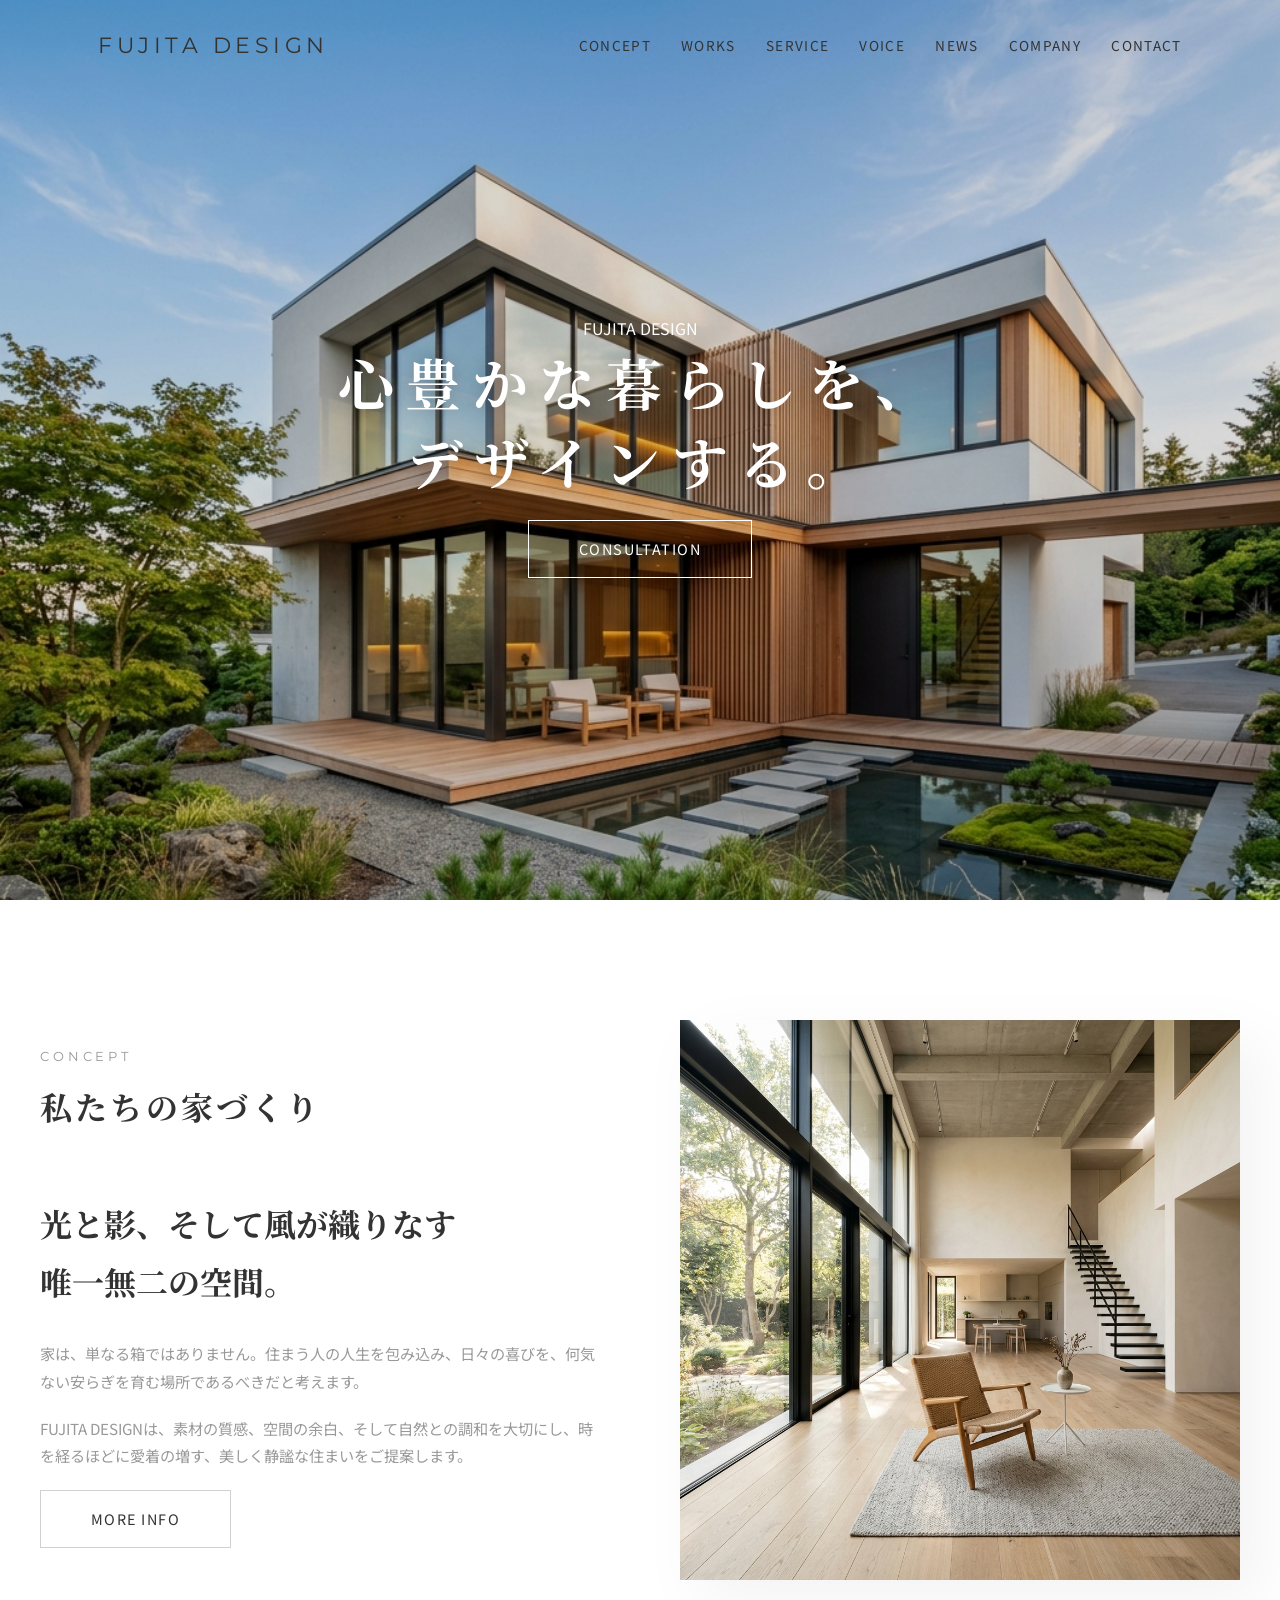
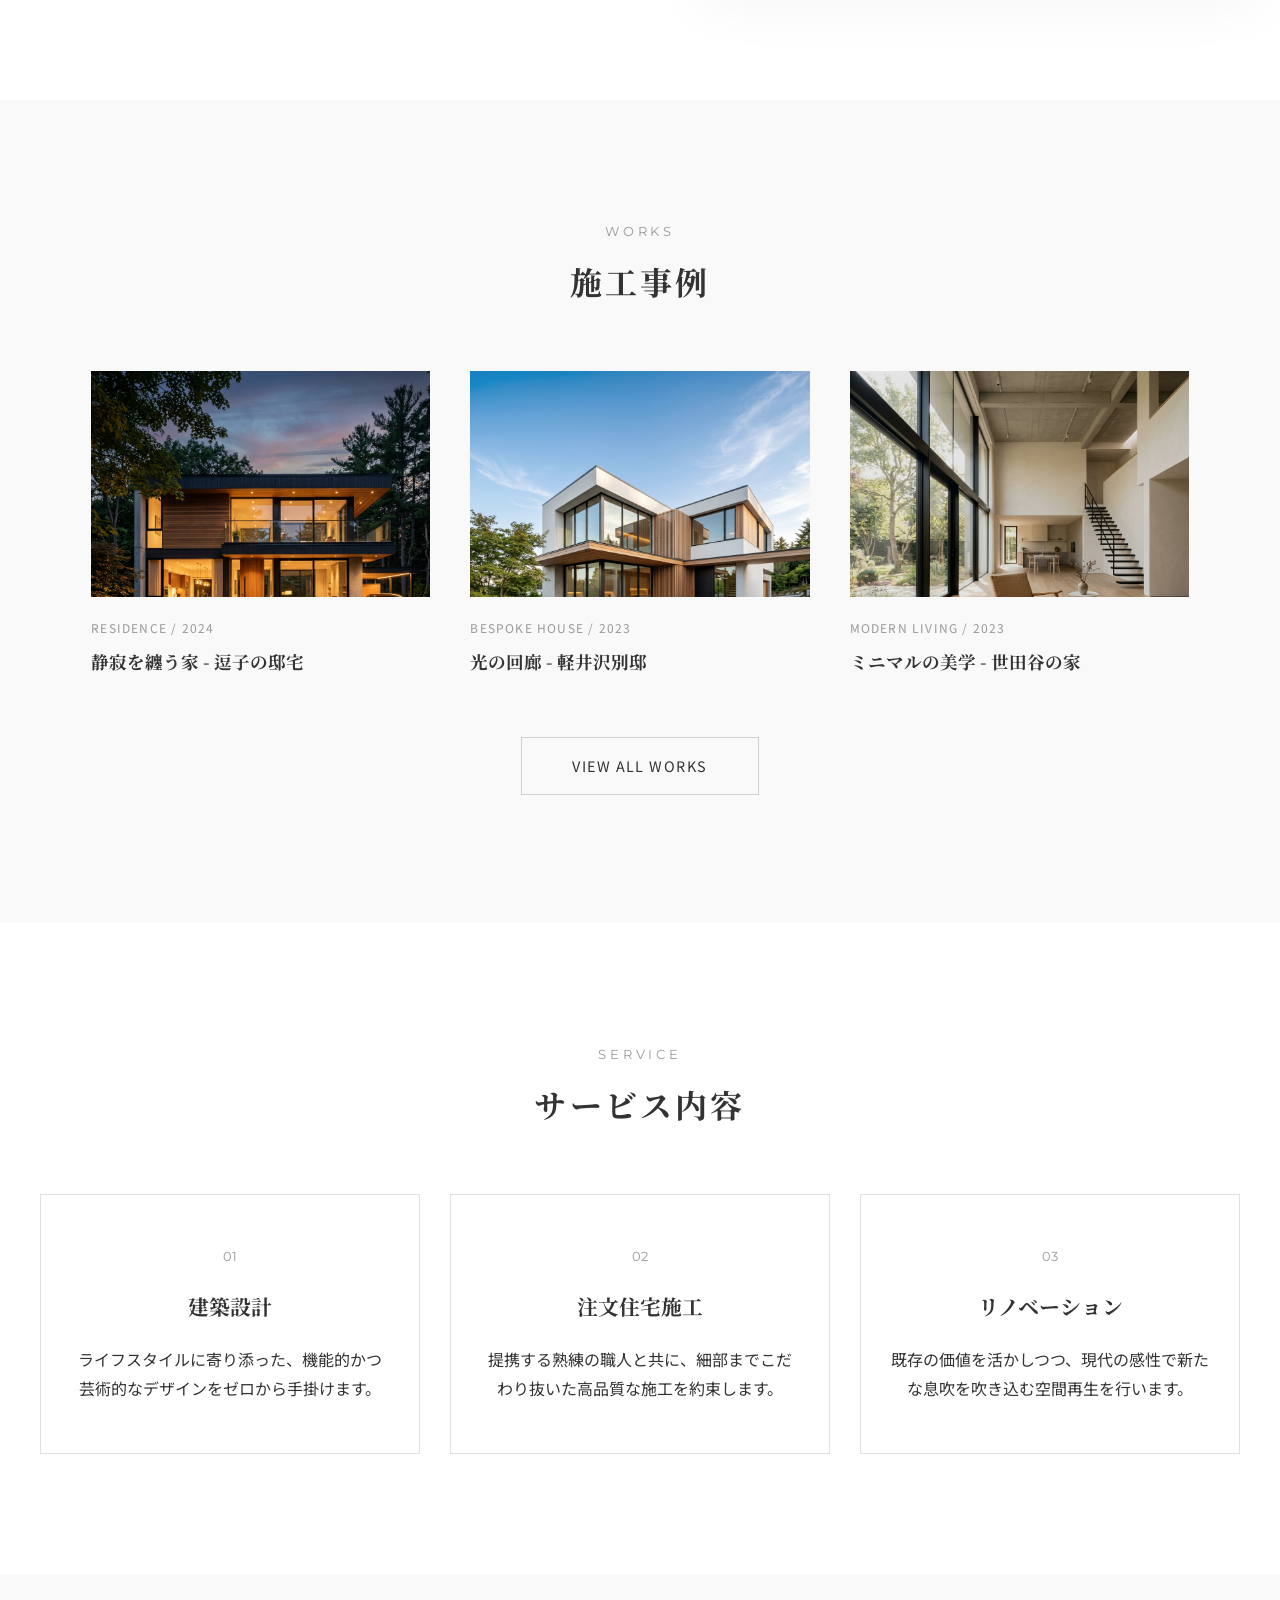
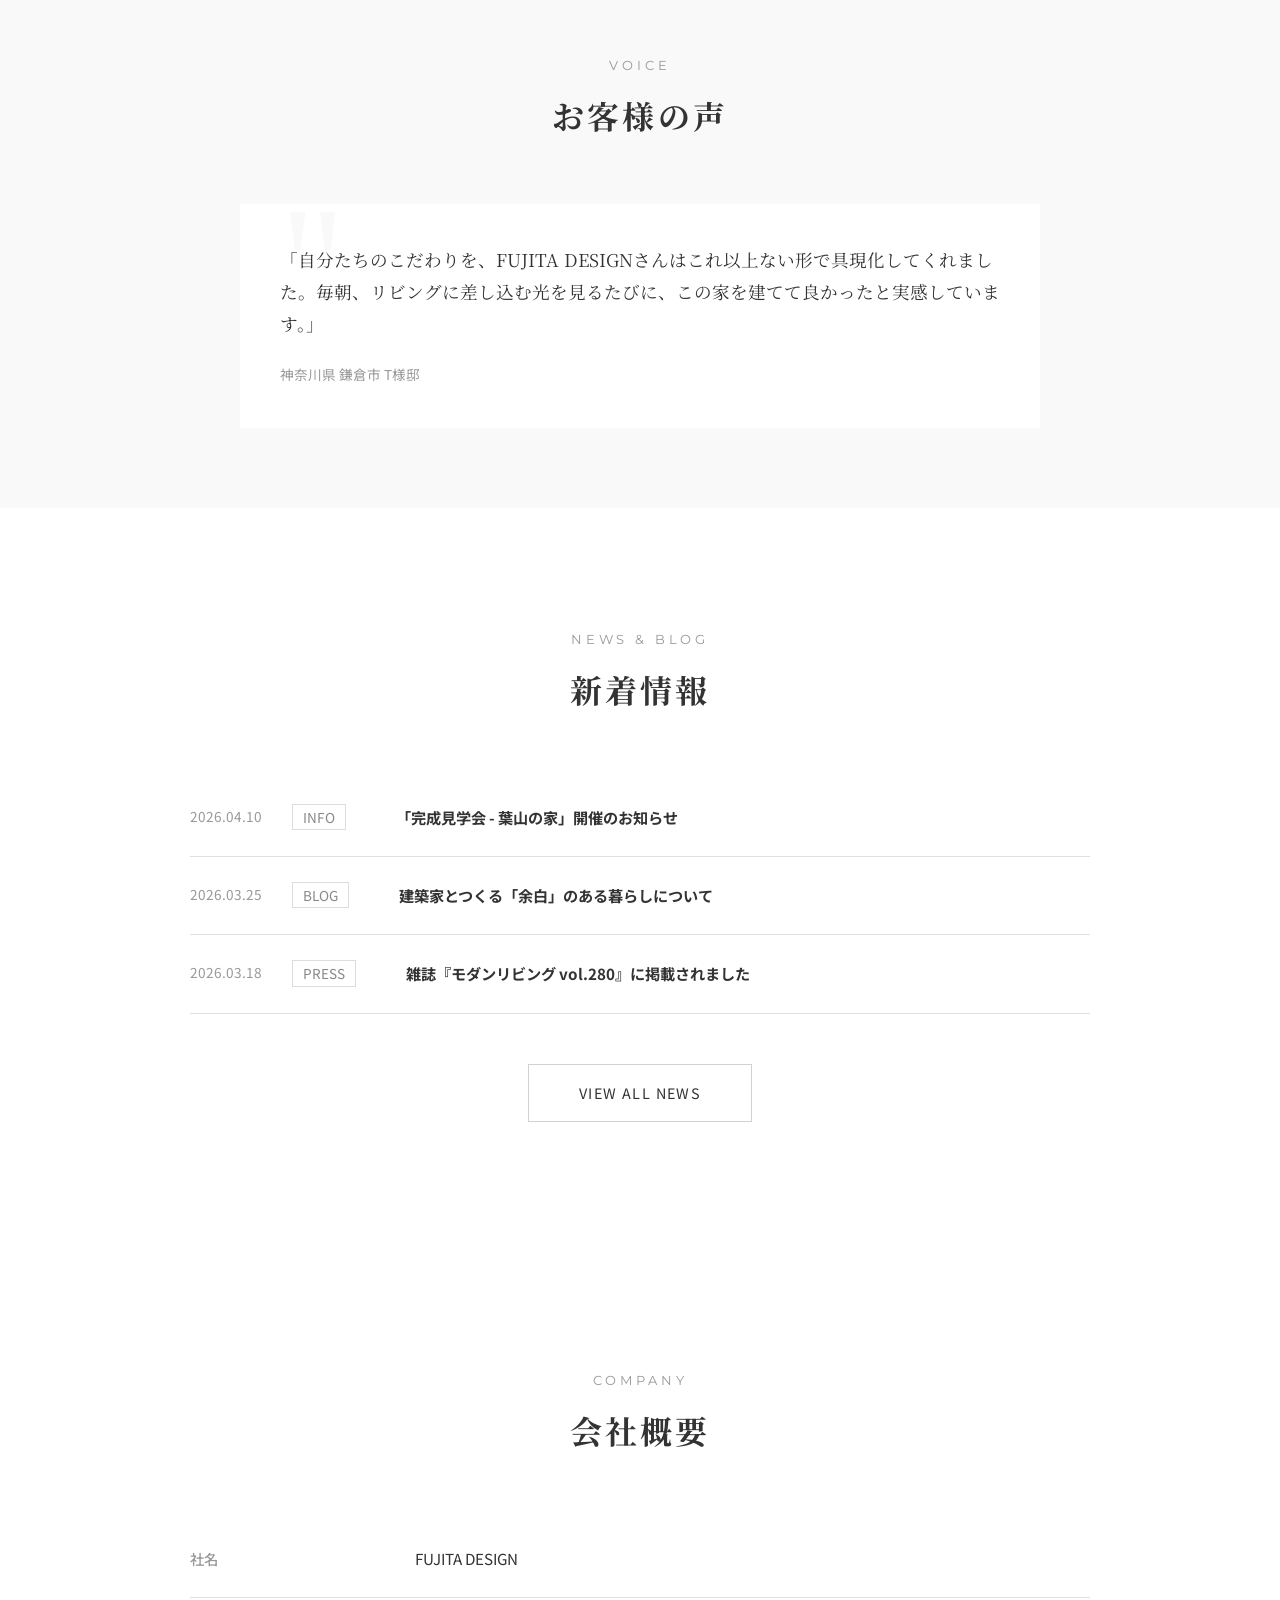
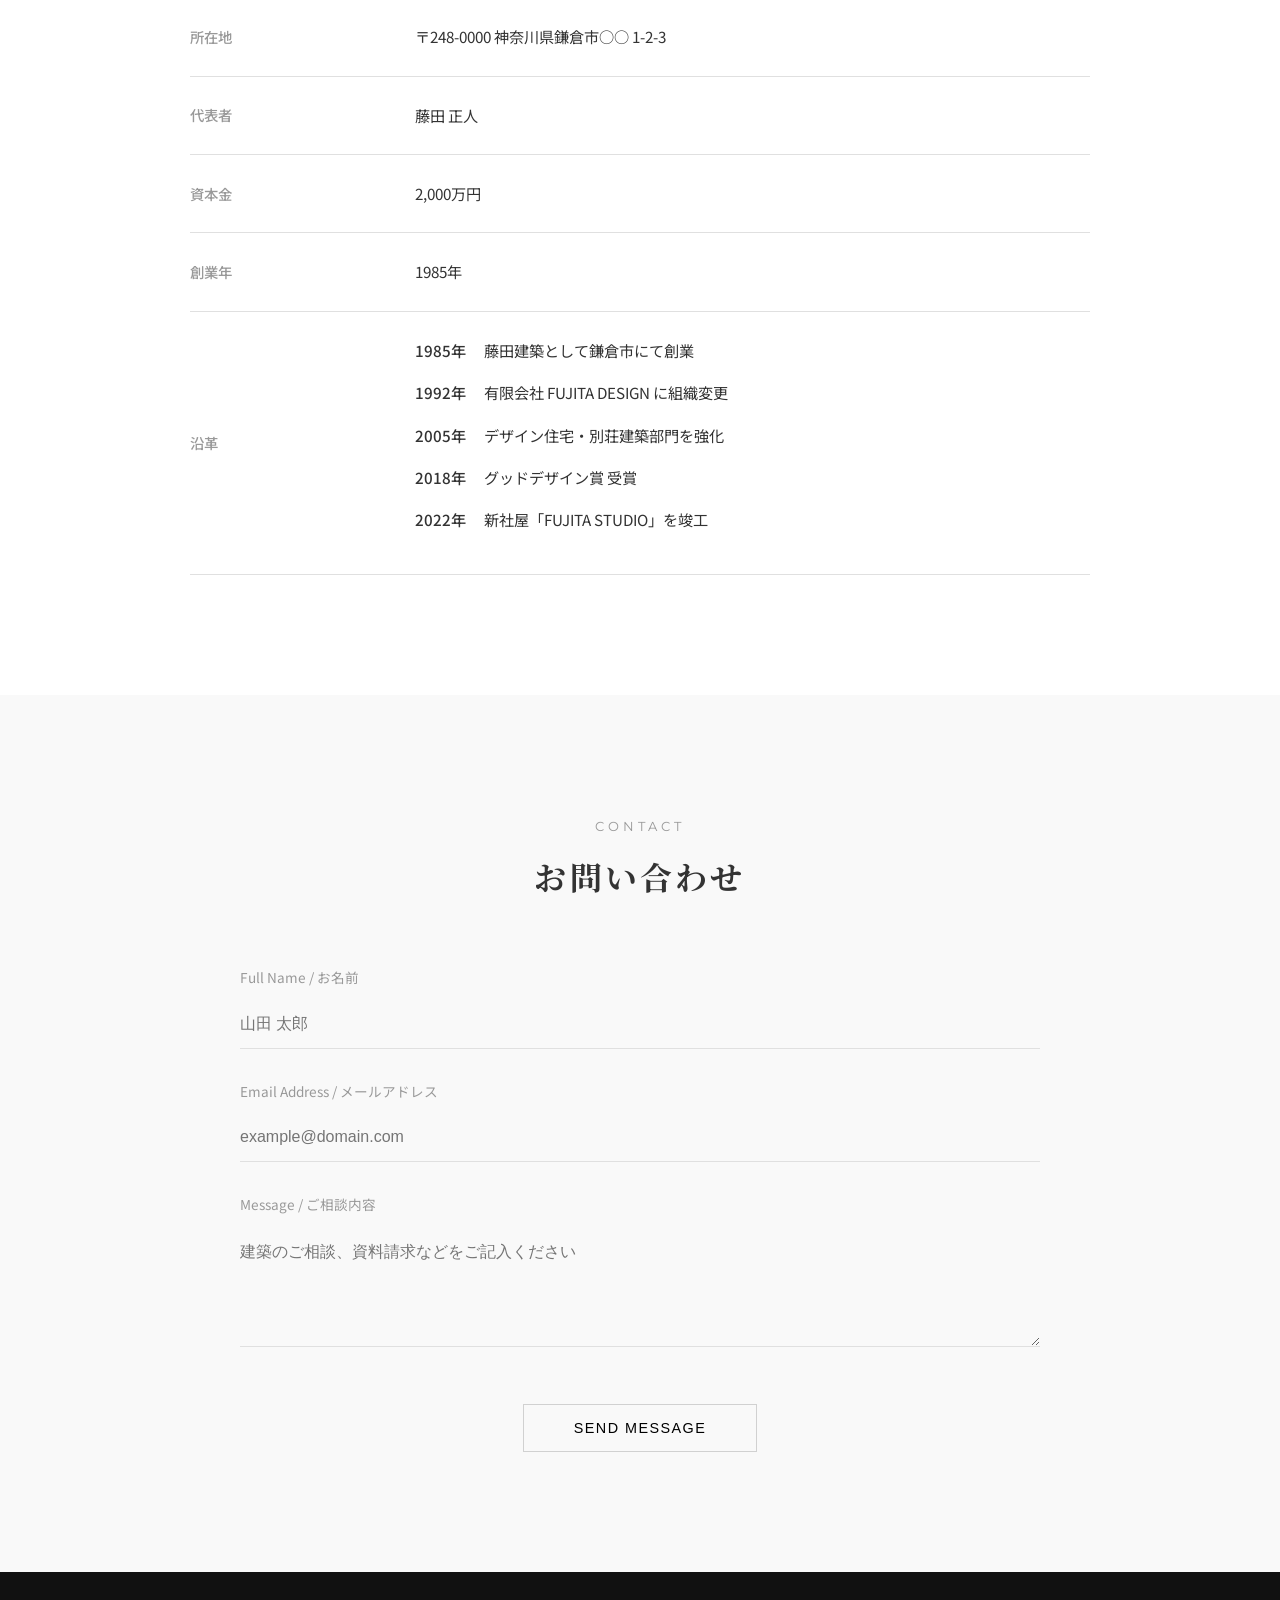
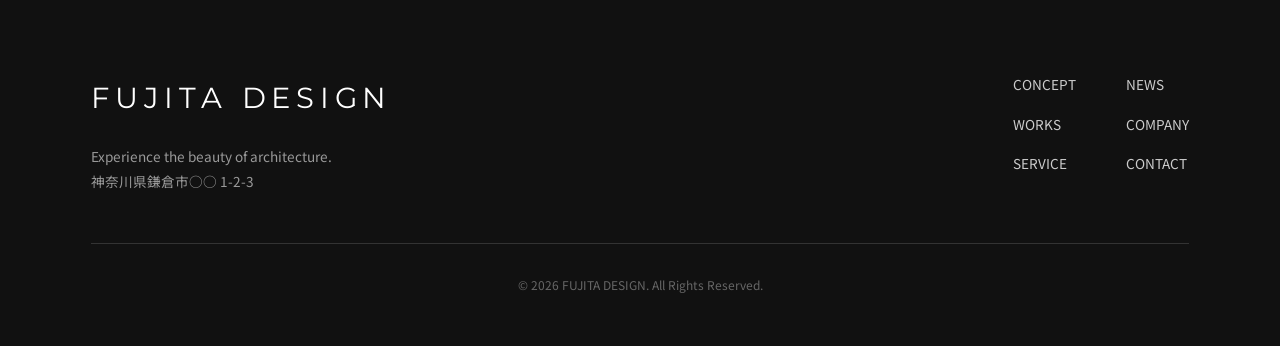
==== index.html @ 69e8c51d "Initial commit: FUJITA DESIGN website" ====
<!DOCTYPE html>
<html lang="ja">
<head>
    <meta charset="UTF-8">
    <meta name="viewport" content="width=device-width, initial-scale=1.0">
    <title>FUJITA DESIGN | 洗練された暮らしを、デザインする。</title>
    <meta name="description" content="FUJITA DESIGNは、モダンで高品質な住宅設計・施工を行う工務店です。お客様の理想を形にするデザインと、確かな技術を提供します。">
    <link rel="stylesheet" href="style.css">
</head>
<body>

    <!-- Header -->
    <header id="header">
        <div class="container">
            <div class="header-inner">
                <div class="logo">
                    <a href="#">FUJITA DESIGN</a>
                </div>
                <nav class="nav-menu">
                    <a href="#concept" class="nav-link">CONCEPT</a>
                    <a href="#works" class="nav-link">WORKS</a>
                    <a href="#service" class="nav-link">SERVICE</a>
                    <a href="#voice" class="nav-link">VOICE</a>
                    <a href="#news" class="nav-link">NEWS</a>
                    <a href="#company" class="nav-link">COMPANY</a>
                    <a href="#contact" class="nav-link">CONTACT</a>
                </nav>
                <div class="hamburger" id="hamburger">
                    <div></div>
                    <div></div>
                    <div></div>
                </div>
            </div>
        </div>
    </header>

    <main>
        <!-- Main Visual -->
        <section id="hero" class="hero">
            <img src="images/hero.png" alt="FUJITA DESIGN Hero Visual" class="hero-img">
            <div class="hero-content">
                <p class="fade-up">FUJITA DESIGN</p>
                <h1 class="hero-catch fade-up">心豊かな暮らしを、<br>デザインする。</h1>
                <a href="#contact" class="btn-outline fade-up" style="color:#fff; border-color:#fff;">CONSULTATION</a>
            </div>
        </section>

        <!-- Concept -->
        <section id="concept" class="section-spacing container">
            <div class="concept-inner">
                <div class="concept-text fade-up">
                    <div class="title-area" style="text-align: left;">
                        <span class="section-title-en">CONCEPT</span>
                        <h2 class="section-title-jp">私たちの家づくり</h2>
                    </div>
                    <h3>光と影、そして風が織りなす<br>唯一無二の空間。</h3>
                    <p>家は、単なる箱ではありません。住まう人の人生を包み込み、日々の喜びを、何気ない安らぎを育む場所であるべきだと考えます。</p>
                    <p>FUJITA DESIGNは、素材の質感、空間の余白、そして自然との調和を大切にし、時を経るほどに愛着の増す、美しく静謐な住まいをご提案します。</p>
                    <a href="#service" class="btn-outline">MORE INFO</a>
                </div>
                <div class="concept-img fade-up">
                    <img src="images/concept.png" alt="Minimalist Interior" style="box-shadow: 20px 20px 60px rgba(0,0,0,0.05);">
                </div>
            </div>
        </section>

        <!-- Works -->
        <section id="works" class="section-spacing bg-sub" style="background-color: var(--bg-sub-color);">
            <div class="container">
                <div class="title-area">
                    <span class="section-title-en">WORKS</span>
                    <h2 class="section-title-jp">施工事例</h2>
                </div>
                <div class="works-grid">
                    <div class="work-item fade-up">
                        <div class="work-img-wrapper">
                            <img src="images/works1.png" alt="Project 01">
                        </div>
                        <div class="work-info">
                            <span class="work-tag">Residence / 2024</span>
                            <h3 class="work-title">静寂を纏う家 - 逗子の邸宅</h3>
                        </div>
                    </div>
                    <div class="work-item fade-up" style="transition-delay: 0.2s;">
                        <div class="work-img-wrapper">
                            <img src="images/hero.png" alt="Project 02" style="filter: grayscale(0.2);">
                        </div>
                        <div class="work-info">
                            <span class="work-tag">Bespoke House / 2023</span>
                            <h3 class="work-title">光の回廊 - 軽井沢別邸</h3>
                        </div>
                    </div>
                    <div class="work-item fade-up" style="transition-delay: 0.4s;">
                        <div class="work-img-wrapper">
                            <img src="images/concept.png" alt="Project 03" style="filter: brightness(0.9);">
                        </div>
                        <div class="work-info">
                            <span class="work-tag">Modern Living / 2023</span>
                            <h3 class="work-title">ミニマルの美学 - 世田谷の家</h3>
                        </div>
                    </div>
                </div>
                <div style="text-align: center; margin-top: 60px;">
                    <a href="#" class="btn-outline">VIEW ALL WORKS</a>
                </div>
            </div>
        </section>

        <!-- Service -->
        <section id="service" class="section-spacing container">
            <div class="title-area">
                <span class="section-title-en">SERVICE</span>
                <h2 class="section-title-jp">サービス内容</h2>
            </div>
            <div class="service-list">
                <div class="service-item fade-up">
                    <span class="service-num">01</span>
                    <h3 class="service-title">建築設計</h3>
                    <p>ライフスタイルに寄り添った、機能的かつ芸術的なデザインをゼロから手掛けます。</p>
                </div>
                <div class="service-item fade-up" style="transition-delay: 0.2s;">
                    <span class="service-num">02</span>
                    <h3 class="service-title">注文住宅施工</h3>
                    <p>提携する熟練の職人と共に、細部までこだわり抜いた高品質な施工を約束します。</p>
                </div>
                <div class="service-item fade-up" style="transition-delay: 0.4s;">
                    <span class="service-num">03</span>
                    <h3 class="service-title">リノベーション</h3>
                    <p>既存の価値を活かしつつ、現代の感性で新たな息吹を吹き込む空間再生を行います。</p>
                </div>
            </div>
        </section>

        <!-- Voice -->
        <section id="voice" class="voice-slider fade-up">
            <div class="container">
                <div class="title-area">
                    <span class="section-title-en">VOICE</span>
                    <h2 class="section-title-jp">お客様の声</h2>
                </div>
                <div class="voice-card">
                    <p>「自分たちのこだわりを、FUJITA DESIGNさんはこれ以上ない形で具現化してくれました。毎朝、リビングに差し込む光を見るたびに、この家を建てて良かったと実感しています。」</p>
                    <span class="voice-author">神奈川県 鎌倉市 T様邸</span>
                </div>
            </div>
        </section>

        <!-- News -->
        <section id="news" class="section-spacing container">
            <div class="title-area">
                <span class="section-title-en">NEWS & BLOG</span>
                <h2 class="section-title-jp">新着情報</h2>
            </div>
            <div class="news-list">
                <a href="#" class="news-item fade-up">
                    <div class="news-meta">
                        <span class="news-date">2026.04.10</span>
                        <span class="news-category">INFO</span>
                    </div>
                    <h3 class="news-title">「完成見学会 - 葉山の家」開催のお知らせ</h3>
                </a>
                <a href="#" class="news-item fade-up">
                    <div class="news-meta">
                        <span class="news-date">2026.03.25</span>
                        <span class="news-category">BLOG</span>
                    </div>
                    <h3 class="news-title">建築家とつくる「余白」のある暮らしについて</h3>
                </a>
                <a href="#" class="news-item fade-up">
                    <div class="news-meta">
                        <span class="news-date">2026.03.18</span>
                        <span class="news-category">PRESS</span>
                    </div>
                    <h3 class="news-title">雑誌『モダンリビング vol.280』に掲載されました</h3>
                </a>
            </div>
            <div style="text-align: center; margin-top: 50px;">
                <a href="#" class="btn-outline">VIEW ALL NEWS</a>
            </div>
        </section>

        <!-- Company -->
        <section id="company" class="section-spacing container">
            <div class="title-area">
                <span class="section-title-en">COMPANY</span>
                <h2 class="section-title-jp">会社概要</h2>
            </div>
            <table class="company-table fade-up">
                <tr>
                    <th>社名</th>
                    <td>FUJITA DESIGN</td>
                </tr>
                <tr>
                    <th>所在地</th>
                    <td>〒248-0000 神奈川県鎌倉市○○ 1-2-3</td>
                </tr>
                <tr>
                    <th>代表者</th>
                    <td>藤田 正人</td>
                </tr>
                <tr>
                    <th>資本金</th>
                    <td>2,000万円</td>
                </tr>
                <tr>
                    <th>創業年</th>
                    <td>1985年</td>
                </tr>
                <tr>
                    <th>沿革</th>
                    <td>
                        <div class="history-item"><span class="history-year">1985年</span> 藤田建築として鎌倉市にて創業</div>
                        <div class="history-item"><span class="history-year">1992年</span> 有限会社 FUJITA DESIGN に組織変更</div>
                        <div class="history-item"><span class="history-year">2005年</span> デザイン住宅・別荘建築部門を強化</div>
                        <div class="history-item"><span class="history-year">2018年</span> グッドデザイン賞 受賞</div>
                        <div class="history-item"><span class="history-year">2022年</span> 新社屋「FUJITA STUDIO」を竣工</div>
                    </td>
                </tr>
            </table>
        </section>

        <!-- Contact -->
        <section id="contact" class="section-spacing" style="background-color: var(--bg-sub-color);">
            <div class="container">
                <div class="title-area">
                    <span class="section-title-en">CONTACT</span>
                    <h2 class="section-title-jp">お問い合わせ</h2>
                </div>
                <div class="contact-form fade-up">
                    <form action="#" method="POST">
                        <div class="form-group">
                            <label class="form-label">Full Name / お名前</label>
                            <input type="text" class="form-control" placeholder="山田 太郎" required>
                        </div>
                        <div class="form-group">
                            <label class="form-label">Email Address / メールアドレス</label>
                            <input type="email" class="form-control" placeholder="example@domain.com" required>
                        </div>
                        <div class="form-group">
                            <label class="form-label">Message / ご相談内容</label>
                            <textarea class="form-control" placeholder="建築のご相談、資料請求などをご記入ください"></textarea>
                        </div>
                        <div class="form-submit">
                            <button type="submit" class="btn-outline" style="cursor: pointer;">SEND MESSAGE</button>
                        </div>
                    </form>
                </div>
            </div>
        </section>
    </main>

    <!-- Footer -->
    <footer>
        <div class="container">
            <div class="footer-inner">
                <div class="footer-info">
                    <div class="footer-logo">FUJITA DESIGN</div>
                    <p>Experience the beauty of architecture.<br>
                    神奈川県鎌倉市○○ 1-2-3</p>
                </div>
                <div class="footer-nav">
                    <div>
                        <a href="#concept" class="footer-link">CONCEPT</a>
                        <a href="#works" class="footer-link">WORKS</a>
                        <a href="#service" class="footer-link">SERVICE</a>
                    </div>
                    <div>
                        <a href="#news" class="footer-link">NEWS</a>
                        <a href="#company" class="footer-link">COMPANY</a>
                        <a href="#contact" class="footer-link">CONTACT</a>
                    </div>
                </div>
            </div>
            <div class="copyright">
                &copy; 2026 FUJITA DESIGN. All Rights Reserved.
            </div>
        </div>
    </footer>

    <script src="main.js"></script>
</body>
</html>
---- style.css ----
@import url('https://fonts.googleapis.com/css2?family=Montserrat:wght@300;400&family=Noto+Sans+JP:wght@300;400;500&family=Noto+Serif+JP:wght@300;400;500&display=swap');

:root {
    --primary-color: #333333;
    --secondary-color: #999999;
    --bg-color: #ffffff;
    --bg-sub-color: #f9f9f9;
    --accent-color: #d1d1d1;
    --line-color: #e0e0e0;
    --font-serif: 'Noto Serif JP', serif;
    --font-sans: 'Noto Sans JP', sans-serif;
    --font-en: 'Montserrat', sans-serif;
}

* {
    margin: 0;
    padding: 0;
    box-sizing: border-box;
}

html {
    scroll-behavior: smooth;
}

body {
    font-family: var(--font-sans);
    color: var(--primary-color);
    line-height: 1.8;
    background-color: var(--bg-color);
    overflow-x: hidden;
}

a {
    text-decoration: none;
    color: inherit;
    transition: 0.3s;
}

li {
    list-style: none;
}

img {
    max-width: 100%;
    height: auto;
    vertical-align: middle;
}

/* Layout Utilities */
.container {
    max-width: 1200px;
    margin: 0 auto;
    padding: 0 4%;
}

.section-spacing {
    padding: 120px 0;
}

@media (max-width: 768px) {
    .section-spacing {
        padding: 80px 0;
    }
}

.title-area {
    margin-bottom: 60px;
    text-align: center;
}

.section-title-en {
    font-family: var(--font-en);
    font-size: 0.8rem;
    letter-spacing: 0.3em;
    color: var(--secondary-color);
    text-transform: uppercase;
    display: block;
    margin-bottom: 10px;
}

.section-title-jp {
    font-family: var(--font-serif);
    font-size: 2rem;
    letter-spacing: 0.1em;
}

/* Buttons */
.btn-outline {
    display: inline-block;
    padding: 15px 50px;
    border: 1px solid var(--accent-color);
    font-size: 0.9rem;
    letter-spacing: 0.1em;
    position: relative;
    overflow: hidden;
    background: transparent;
    transition: 0.4s;
}

.btn-outline:hover {
    color: #fff;
    background: var(--primary-color);
    border-color: var(--primary-color);
}

/* Header */
header {
    position: fixed;
    top: 0;
    left: 0;
    width: 100%;
    z-index: 1000;
    transition: 0.4s;
    padding: 25px 4%;
}

header.scrolled {
    background: rgba(255, 255, 255, 0.95);
    padding: 15px 4%;
    box-shadow: 0 2px 10px rgba(0,0,0,0.05);
}

.header-inner {
    display: flex;
    justify-content: space-between;
    align-items: center;
}

.logo {
    font-family: var(--font-en);
    font-weight: 400;
    font-size: 1.4rem;
    letter-spacing: 0.2em;
}

.nav-menu {
    display: flex;
    gap: 30px;
}

@media (max-width: 1024px) {
    .nav-menu {
        display: none; /* Mobile menu will be handled by JS */
    }
}

.nav-link {
    font-size: 0.85rem;
    letter-spacing: 0.1em;
}

/* Hero Section */
.hero {
    height: 100vh;
    width: 100%;
    position: relative;
    display: flex;
    align-items: center;
    justify-content: center;
    overflow: hidden;
    background-color: #000;
}

.hero-img {
    position: absolute;
    top: 0;
    left: 0;
    width: 100%;
    height: 100%;
    object-fit: cover;
    opacity: 0.85;
}

.hero-content {
    position: relative;
    z-index: 10;
    text-align: center;
    color: #fff;
}

.hero-catch {
    font-family: var(--font-serif);
    font-size: 3.5rem;
    letter-spacing: 0.2em;
    margin-bottom: 20px;
    line-height: 1.4;
    text-shadow: 0 0 20px rgba(0,0,0,0.3);
}

@media (max-width: 768px) {
    .hero-catch {
        font-size: 1.8rem;
    }
}

/* Concept */
.concept-inner {
    display: flex;
    align-items: center;
    gap: 80px;
}

.concept-img {
    flex: 1;
}

.concept-text {
    flex: 1;
}

.concept-text h3 {
    font-family: var(--font-serif);
    font-size: 2rem;
    margin-bottom: 30px;
}

.concept-text p {
    color: var(--secondary-color);
    font-size: 0.95rem;
    margin-bottom: 20px;
}

@media (max-width: 768px) {
    .concept-inner {
        flex-direction: column-reverse;
        gap: 40px;
    }
}

/* Works */
.works-grid {
    display: grid;
    grid-template-columns: repeat(auto-fill, minmax(300px, 1fr));
    gap: 40px;
}

.work-item {
    position: relative;
    overflow: hidden;
}

.work-img-wrapper {
    overflow: hidden;
    aspect-ratio: 3 / 2;
}

.work-item img {
    transition: 0.8s cubic-bezier(0.2, 1, 0.3, 1);
}

.work-item:hover img {
    transform: scale(1.05);
}

.work-info {
    margin-top: 15px;
}

.work-tag {
    font-size: 0.75rem;
    color: var(--secondary-color);
    text-transform: uppercase;
    letter-spacing: 0.1em;
}

.work-title {
    font-family: var(--font-serif);
    font-size: 1.1rem;
    margin-top: 5px;
}

/* Service */
.service-list {
    display: grid;
    grid-template-columns: repeat(3, 1fr);
    gap: 30px;
}

.service-item {
    padding: 50px 30px;
    border: 1px solid var(--line-color);
    text-align: center;
    transition: 0.4s;
}

.service-item:hover {
    border-color: var(--primary-color);
}

.service-num {
    font-family: var(--font-en);
    font-size: 0.8rem;
    color: var(--secondary-color);
    margin-bottom: 20px;
    display: block;
}

.service-title {
    font-family: var(--font-serif);
    font-size: 1.3rem;
    margin-bottom: 20px;
}

@media (max-width: 900px) {
    .service-list {
        grid-template-columns: 1fr;
    }
}

/* Voice */
.voice-slider {
    background: var(--bg-sub-color);
    padding: 80px 0;
}

.voice-card {
    background: #fff;
    padding: 40px;
    max-width: 800px;
    margin: 0 auto;
    position: relative;
}

.voice-card::before {
    content: '"';
    position: absolute;
    top: -20px;
    left: 40px;
    font-size: 10rem;
    font-family: serif;
    color: var(--bg-sub-color);
    line-height: 1;
    z-index: 0;
}

.voice-card p {
    position: relative;
    z-index: 1;
    font-family: var(--font-serif);
    font-size: 1.1rem;
    margin-bottom: 20px;
}

.voice-author {
    font-size: 0.85rem;
    color: var(--secondary-color);
}

/* News */
.news-list {
    max-width: 900px;
    margin: 0 auto;
}

.news-item {
    display: flex;
    justify-content: space-between;
    padding: 25px 0;
    border-bottom: 1px solid var(--line-color);
    transition: 0.3s;
}

.news-item:hover {
    padding-left: 10px;
}

.news-meta {
    display: flex;
    gap: 30px;
    font-size: 0.85rem;
}

.news-date {
    color: var(--secondary-color);
}

.news-category {
    color: #888;
    border: 1px solid #ddd;
    padding: 0 10px;
    height: fit-content;
}

.news-title {
    flex: 1;
    margin-left: 50px;
    font-size: 0.95rem;
}

@media (max-width: 768px) {
    .news-item {
        flex-direction: column;
        gap: 10px;
    }
    .news-title {
        margin-left: 0;
    }
}

/* Company */
.company-table {
    width: 100%;
    border-collapse: collapse;
    max-width: 900px;
    margin: 0 auto;
}

.company-table th, .company-table td {
    padding: 25px 0;
    text-align: left;
    border-bottom: 1px solid var(--line-color);
}

.company-table th {
    width: 25%;
    font-weight: 500;
    color: var(--secondary-color);
    font-size: 0.9rem;
}

.company-table td {
    font-size: 0.95rem;
}

.history-item {
    margin-bottom: 15px;
}

.history-year {
    font-weight: 500;
    margin-right: 15px;
}

@media (max-width: 768px) {
    .company-table th {
        width: 100%;
        display: block;
        padding-bottom: 5px;
        border-bottom: none;
    }
    .company-table td {
        width: 100%;
        display: block;
        padding-top: 0;
    }
}

/* Contact Form */
.contact-form {
    max-width: 800px;
    margin: 0 auto;
}

.form-group {
    margin-bottom: 30px;
}

.form-label {
    display: block;
    font-size: 0.85rem;
    margin-bottom: 10px;
    color: var(--secondary-color);
}

.form-control {
    width: 100%;
    padding: 15px 0;
    border: none;
    border-bottom: 1px solid var(--line-color);
    outline: none;
    font-size: 1rem;
    transition: 0.4s;
    background: transparent;
}

.form-control:focus {
    border-bottom-color: var(--primary-color);
}

textarea.form-control {
    min-height: 120px;
}

.form-submit {
    text-align: center;
    margin-top: 50px;
}

/* Footer */
footer {
    background: #111;
    color: #fff;
    padding: 100px 0 50px;
}

.footer-inner {
    display: flex;
    justify-content: space-between;
    margin-bottom: 50px;
}

.footer-logo {
    font-family: var(--font-en);
    font-size: 1.8rem;
    letter-spacing: 0.2em;
    margin-bottom: 20px;
}

.footer-info p {
    font-size: 0.85rem;
    color: #999;
}

.footer-nav {
    display: flex;
    gap: 50px;
}

.footer-link {
    font-size: 0.85rem;
    margin-bottom: 15px;
    display: block;
    color: #ccc;
}

.footer-link:hover {
    color: #fff;
}

.copyright {
    text-align: center;
    font-size: 0.75rem;
    color: #666;
    border-top: 1px solid #333;
    padding-top: 30px;
}

@media (max-width: 768px) {
    .footer-inner {
        flex-direction: column;
        gap: 50px;
    }
}

/* Animations */
.fade-up {
    opacity: 0;
    transform: translateY(30px);
    transition: 1s cubic-bezier(0.2, 1, 0.3, 1);
}

.fade-up.is-visible {
    opacity: 1;
    transform: translateY(0);
}

/* Hamburger (Mobile) */
.hamburger {
    display: none;
    cursor: pointer;
}

@media (max-width: 1024px) {
    .hamburger {
        display: block;
    }
}

.hamburger div {
    width: 25px;
    height: 1px;
    background: var(--primary-color);
    margin: 5px;
    transition: 0.3s;
}
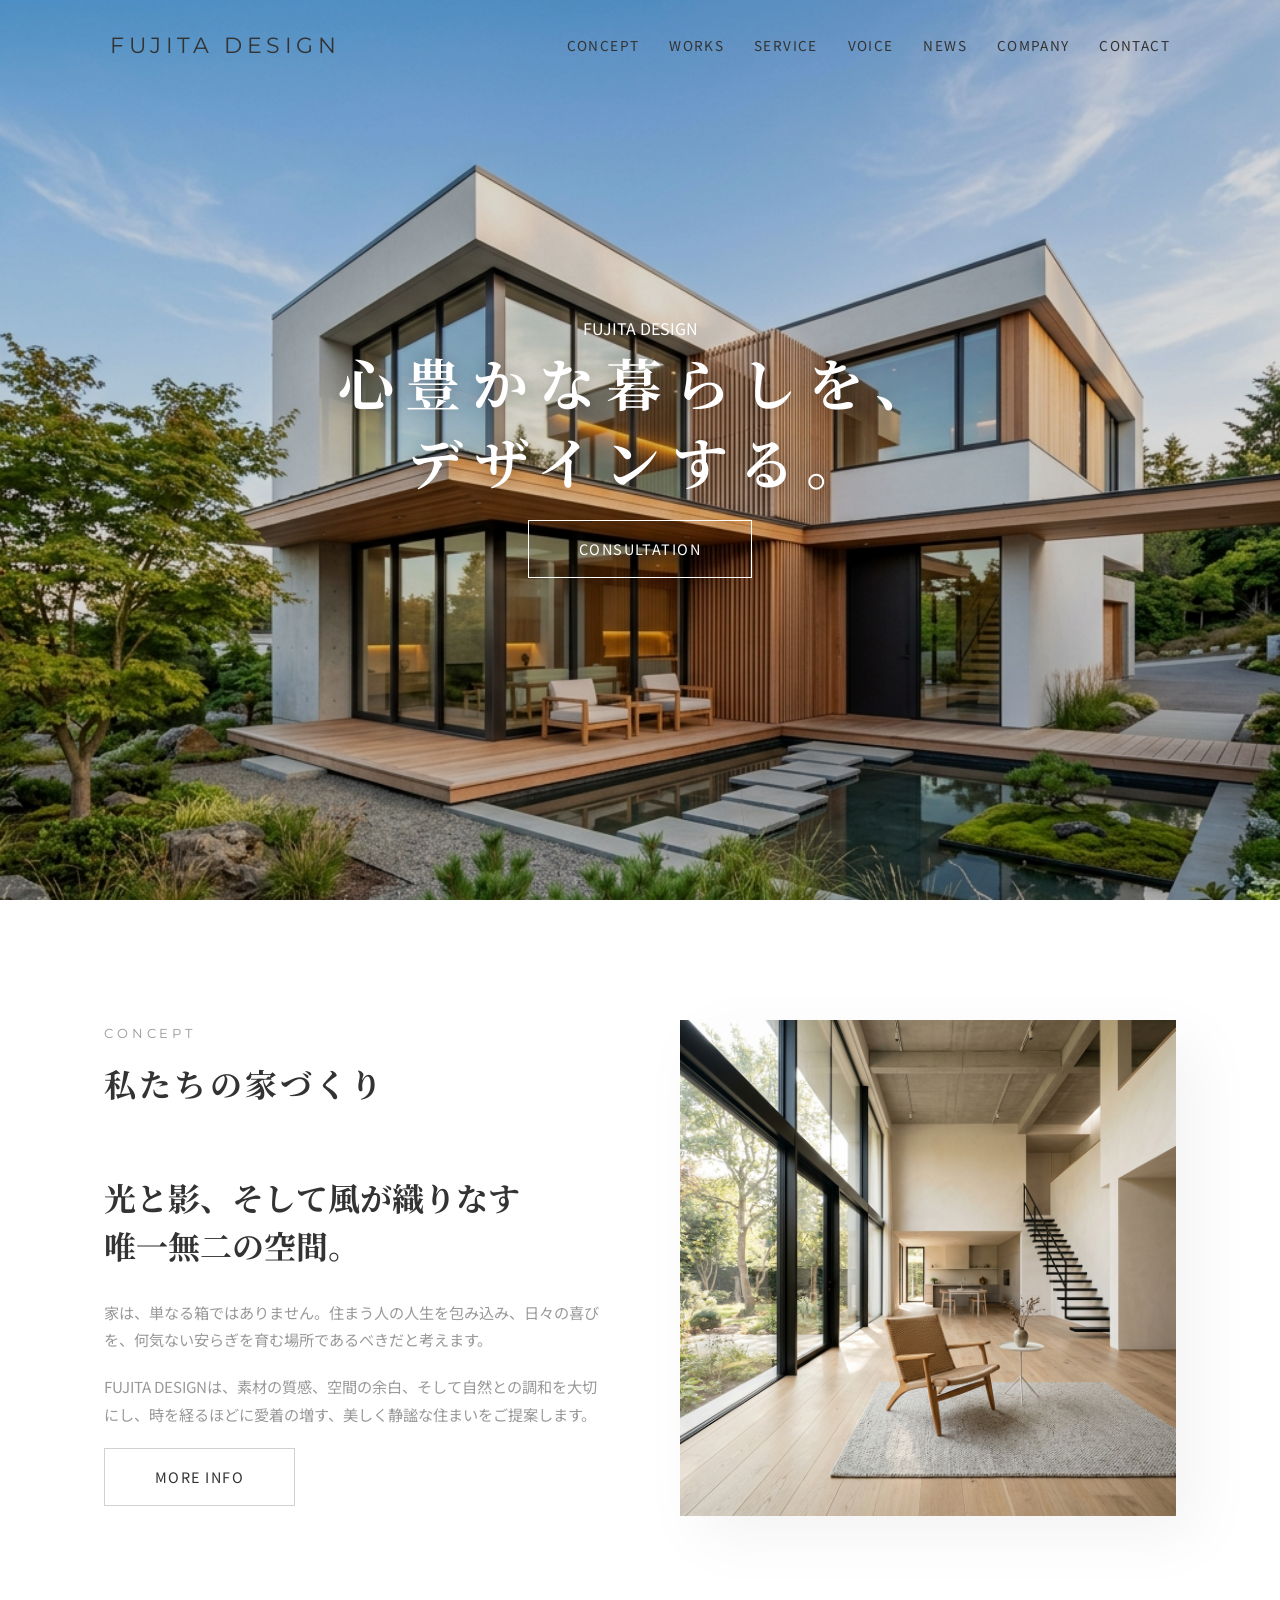
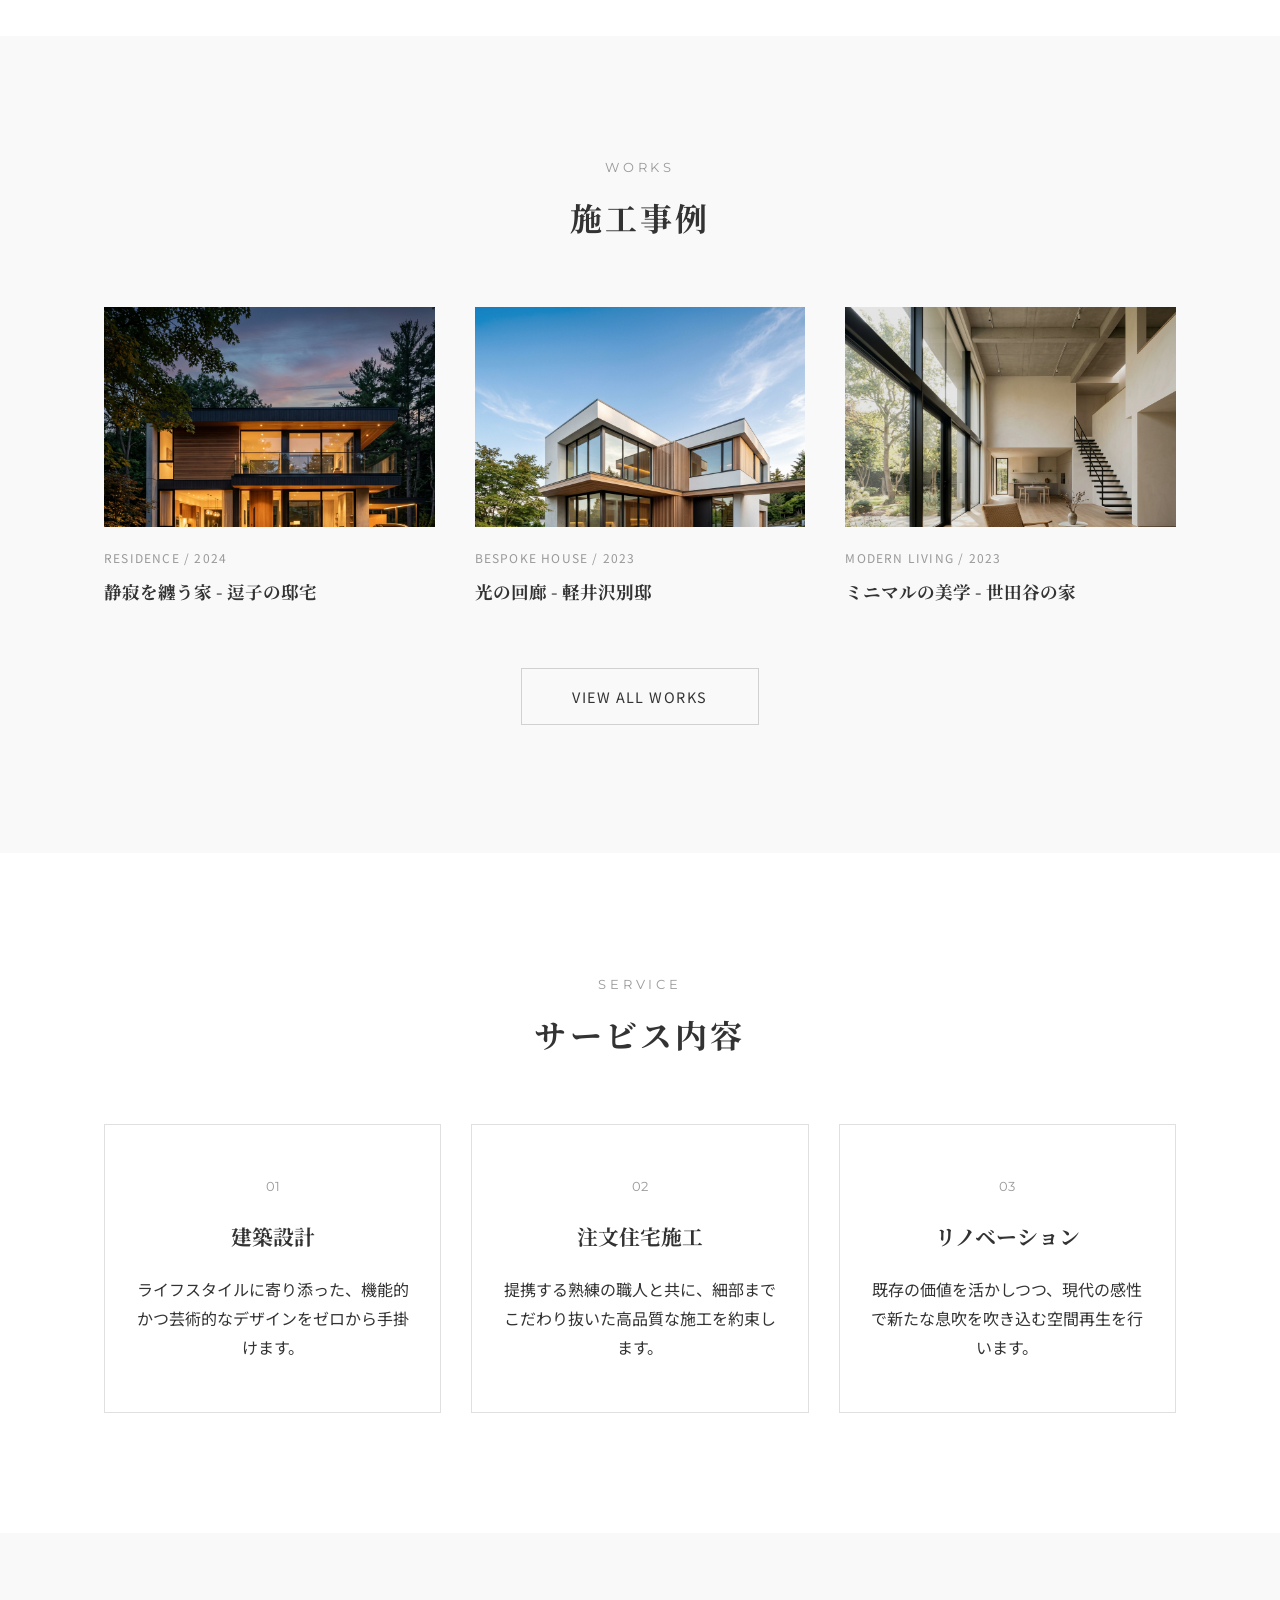
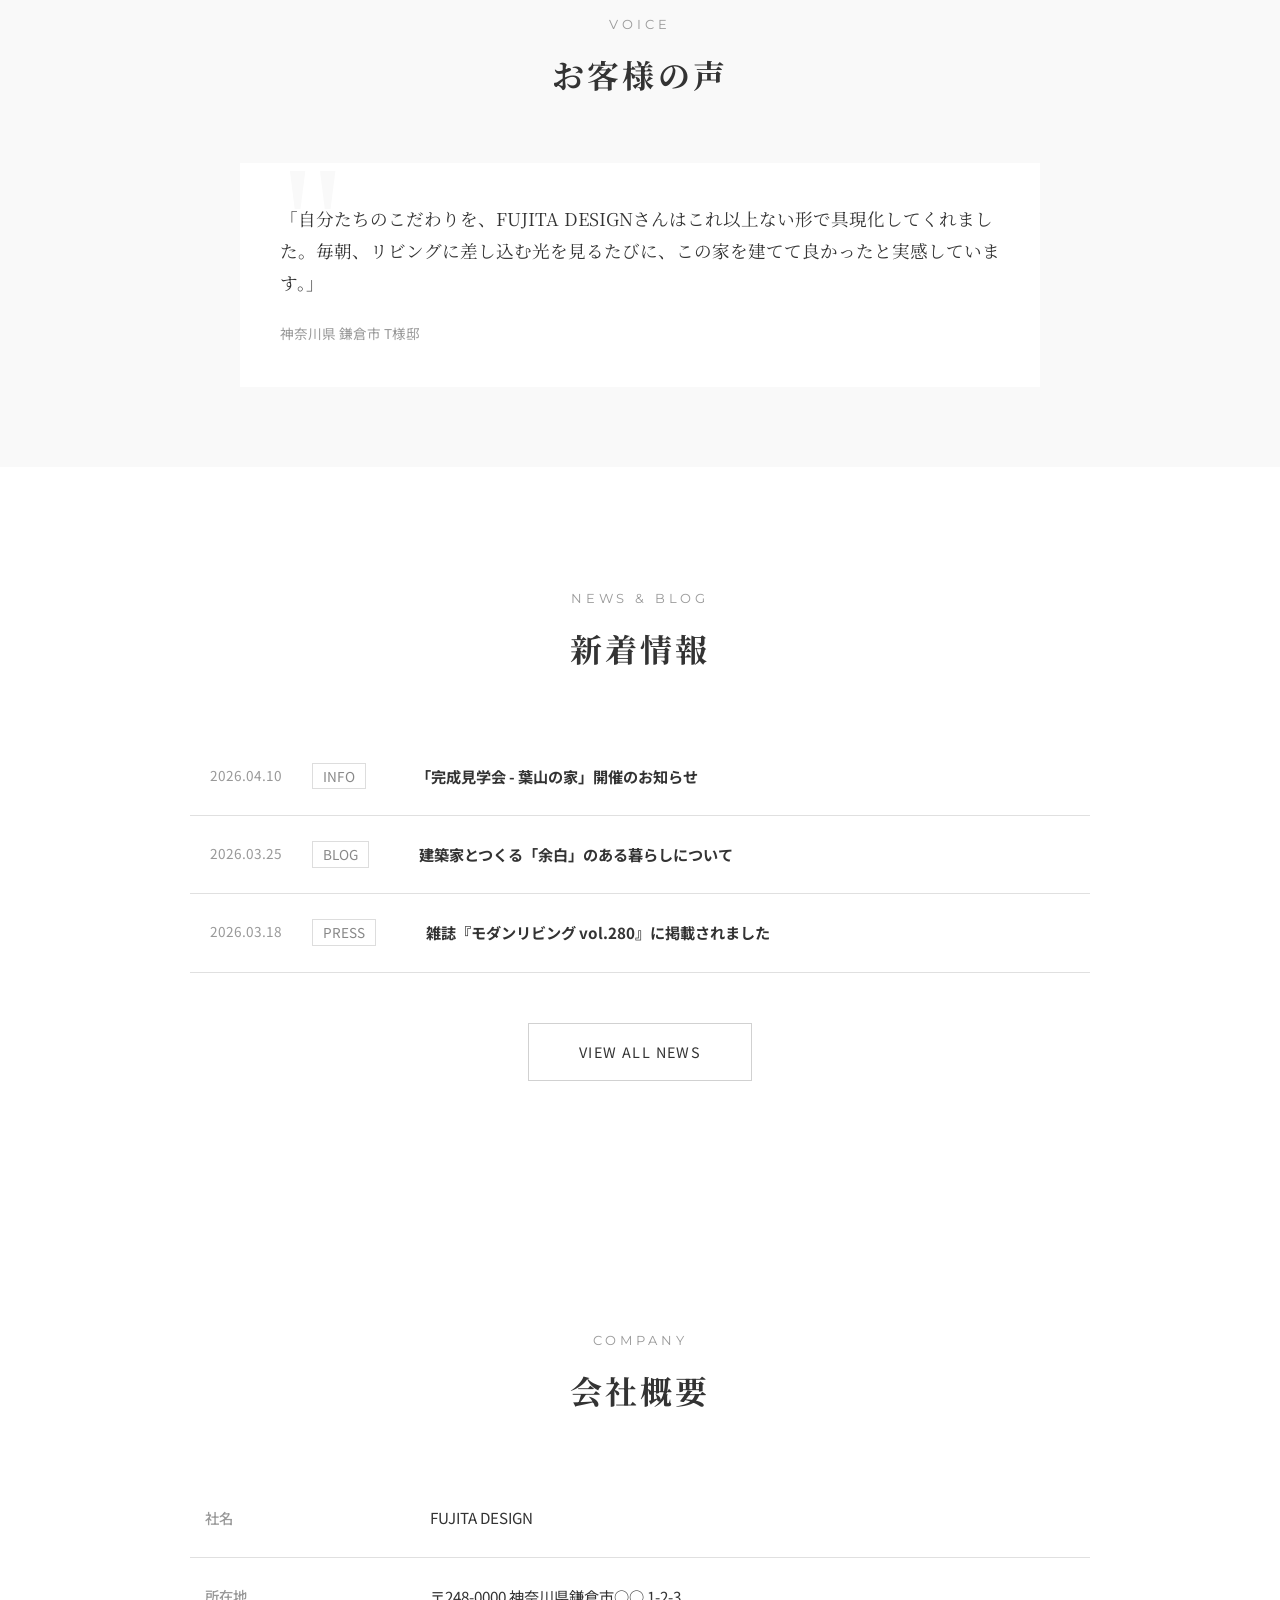
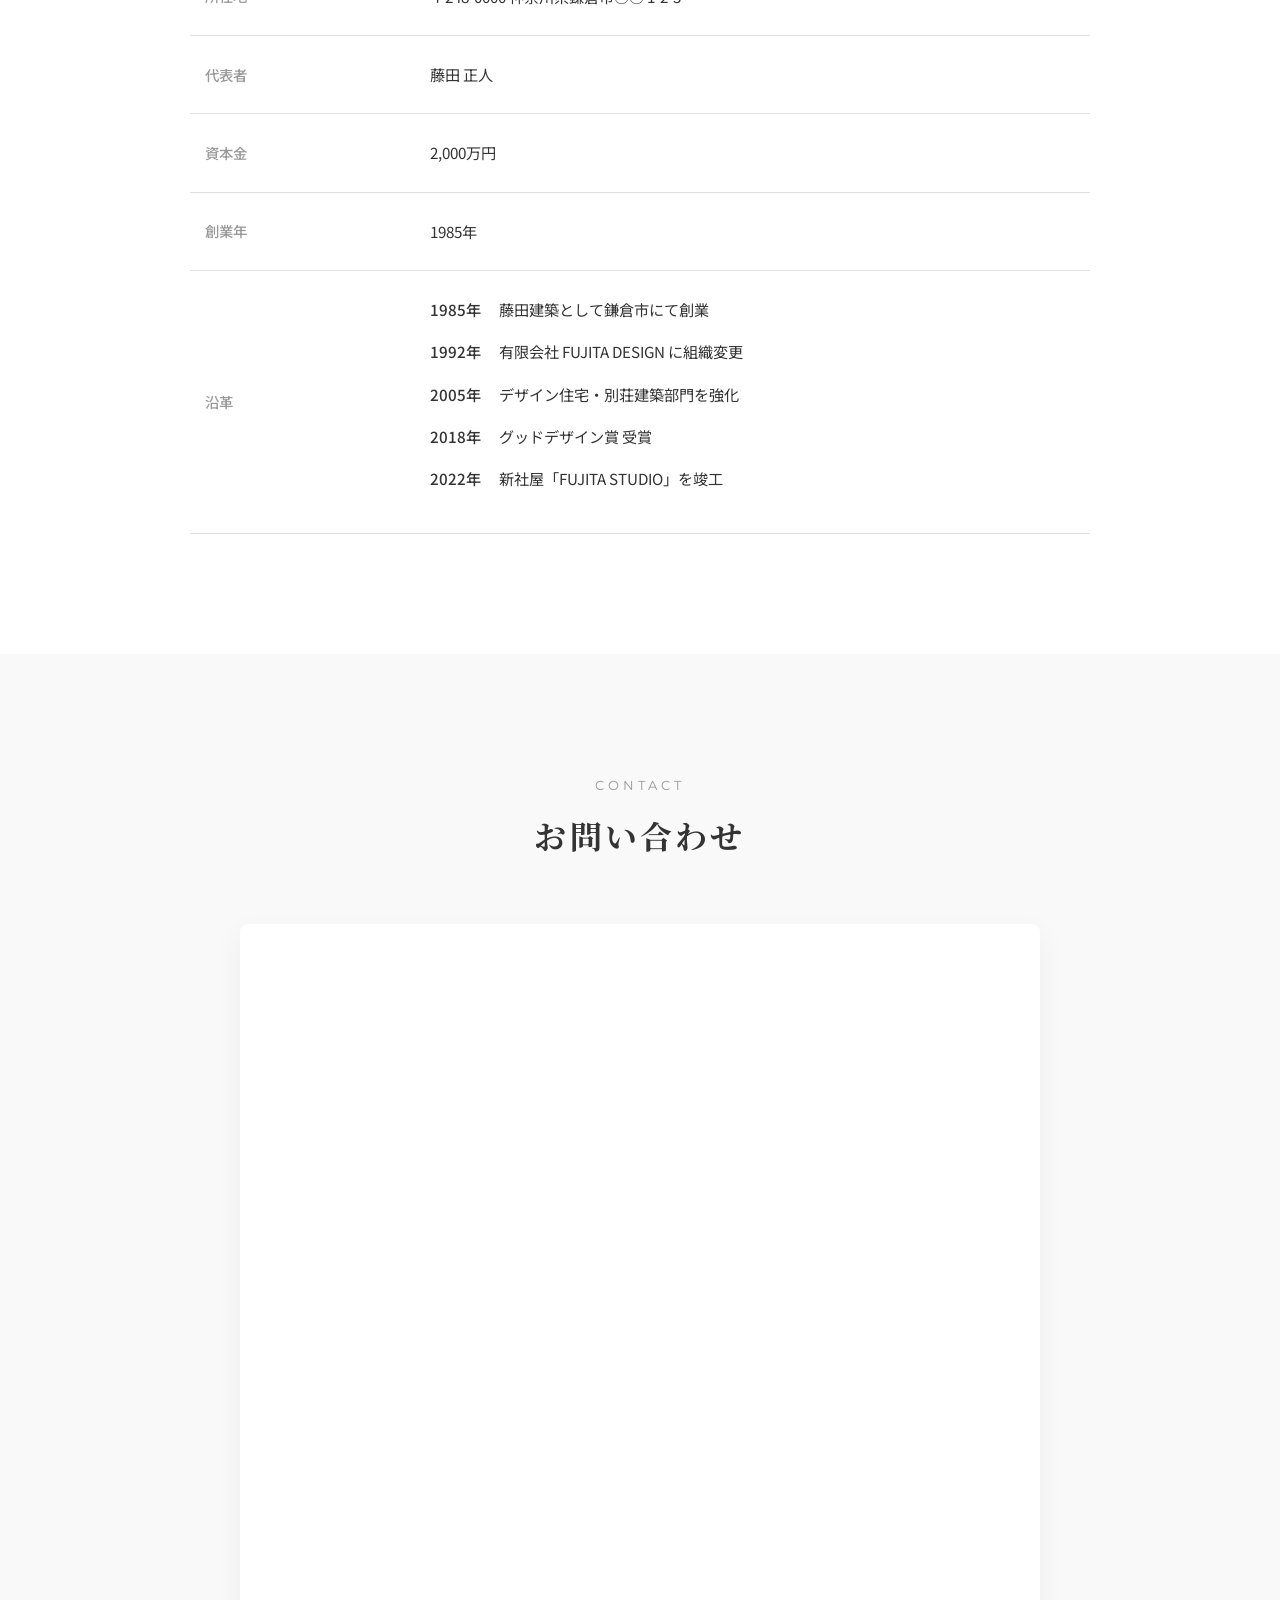
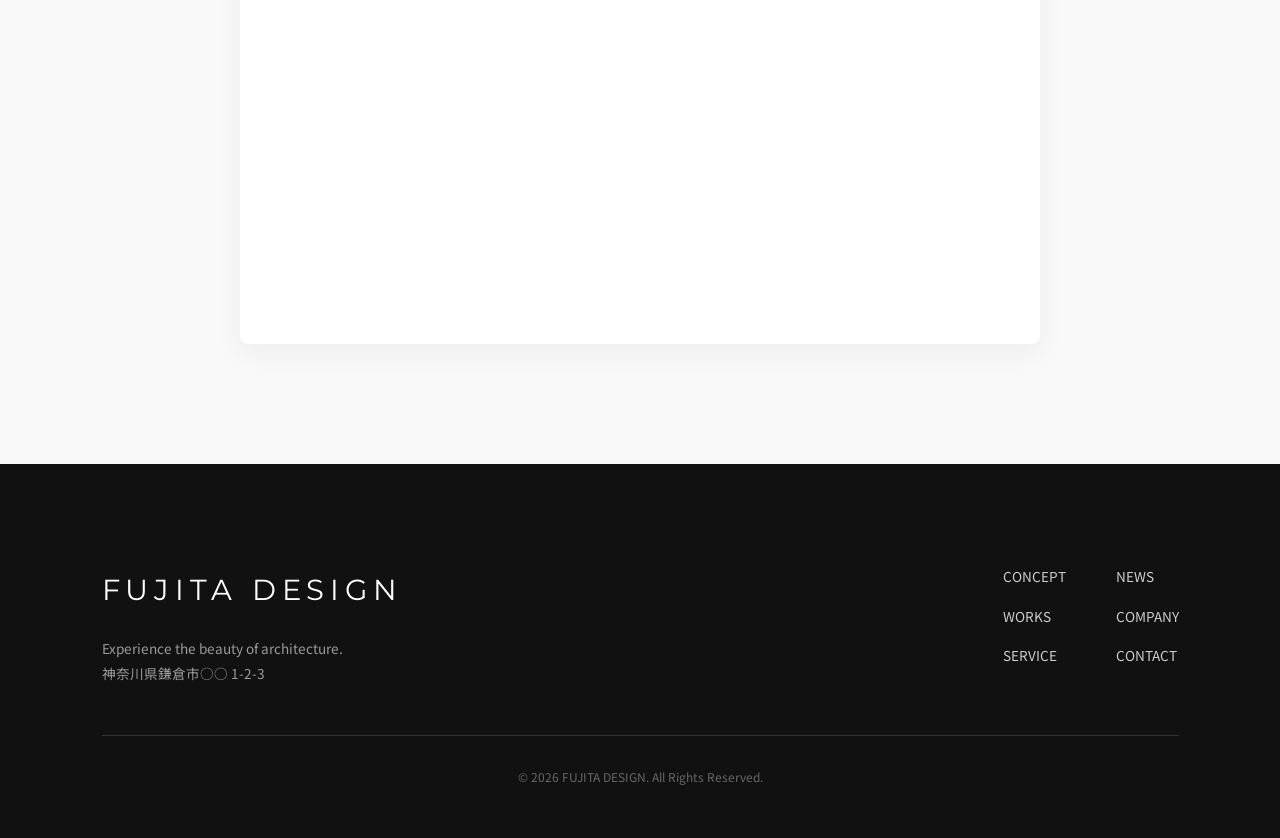
==== commit 178f8283: "Replace inquiry form with Google Form in komutenn2" ====
--- a/index.html
+++ b/index.html
@@ -227,23 +227,11 @@
                     <h2 class="section-title-jp">お問い合わせ</h2>
                 </div>
                 <div class="contact-form fade-up">
-                    <form action="#" method="POST">
-                        <div class="form-group">
-                            <label class="form-label">Full Name / お名前</label>
-                            <input type="text" class="form-control" placeholder="山田 太郎" required>
-                        </div>
-                        <div class="form-group">
-                            <label class="form-label">Email Address / メールアドレス</label>
-                            <input type="email" class="form-control" placeholder="example@domain.com" required>
-                        </div>
-                        <div class="form-group">
-                            <label class="form-label">Message / ご相談内容</label>
-                            <textarea class="form-control" placeholder="建築のご相談、資料請求などをご記入ください"></textarea>
-                        </div>
-                        <div class="form-submit">
-                            <button type="submit" class="btn-outline" style="cursor: pointer;">SEND MESSAGE</button>
-                        </div>
-                    </form>
+                <div class="google-form-container fade-up">
+                    <div class="google-form-wrapper">
+                        <iframe src="https://docs.google.com/forms/d/e/1FAIpQLSdQ5yUjRUzJ8P-zMbjs7xOg9ytV0iDgG16dj5D6BulyNw7QPg/viewform?embedded=true" frameborder="0" marginheight="0" marginwidth="0">読み込んでいます…</iframe>
+                    </div>
+                </div>
                 </div>
             </div>
         </section>
--- a/style.css
+++ b/style.css
@@ -50,16 +50,24 @@
 .container {
     max-width: 1200px;
     margin: 0 auto;
-    padding: 0 4%;
+    padding: 0 5%;
+}
+
+@media (max-width: 768px) {
+    .container {
+        padding: 0 25px; /* Fixed padding for small screens */
+    }
 }
 
 .section-spacing {
-    padding: 120px 0;
+    padding-top: 120px;
+    padding-bottom: 120px;
 }
 
 @media (max-width: 768px) {
     .section-spacing {
-        padding: 80px 0;
+        padding-top: 80px;
+        padding-bottom: 80px;
     }
 }
 
@@ -82,6 +90,13 @@
     font-family: var(--font-serif);
     font-size: 2rem;
     letter-spacing: 0.1em;
+    word-break: keep-all; /* Prevent awkward breaks in Japanese titles */
+}
+
+@media (max-width: 480px) {
+    .section-title-jp {
+        font-size: 1.5rem;
+    }
 }
 
 /* Buttons */
@@ -176,6 +191,7 @@
     z-index: 10;
     text-align: center;
     color: #fff;
+    padding: 0 25px; /* Add padding to prevent text from touching edge info */
 }
 
 .hero-catch {
@@ -212,6 +228,13 @@
     font-family: var(--font-serif);
     font-size: 2rem;
     margin-bottom: 30px;
+    line-height: 1.5;
+}
+
+@media (max-width: 768px) {
+    .concept-text h3 {
+        font-size: 1.4rem;
+    }
 }
 
 .concept-text p {
@@ -355,9 +378,15 @@
 .news-item {
     display: flex;
     justify-content: space-between;
-    padding: 25px 0;
+    padding: 25px 20px; /* Add horizontal padding info */
     border-bottom: 1px solid var(--line-color);
     transition: 0.3s;
+}
+
+@media (max-width: 768px) {
+    .news-item {
+        padding: 20px 10px; /* Keep some internal padding on mobile */
+    }
 }
 
 .news-item:hover {
@@ -406,7 +435,7 @@
 }
 
 .company-table th, .company-table td {
-    padding: 25px 0;
+    padding: 25px 15px; /* Added 15px horizontal padding */
     text-align: left;
     border-bottom: 1px solid var(--line-color);
 }
@@ -486,11 +515,41 @@
     margin-top: 50px;
 }
 
+/* Google Form Embedding */
+.google-form-container {
+    background: #fff;
+    padding: 10px;
+    border-radius: 8px;
+    box-shadow: 0 10px 30px rgba(0,0,0,0.05);
+    overflow: hidden;
+}
+
+.google-form-wrapper {
+    position: relative;
+    width: 100%;
+    height: 1000px; /* Adjust based on form length */
+}
+
+@media (max-width: 768px) {
+    .google-form-wrapper {
+        height: 1200px; /* More height for stacked mobile layout of Google Forms */
+    }
+}
+
+.google-form-wrapper iframe {
+    position: absolute;
+    top: 0;
+    left: 0;
+    width: 100%;
+    height: 100%;
+    border: 0;
+}
+
 /* Footer */
 footer {
     background: #111;
     color: #fff;
-    padding: 100px 0 50px;
+    padding: 100px 25px 50px; /* Add horizontal padding to footer */
 }
 
 .footer-inner {
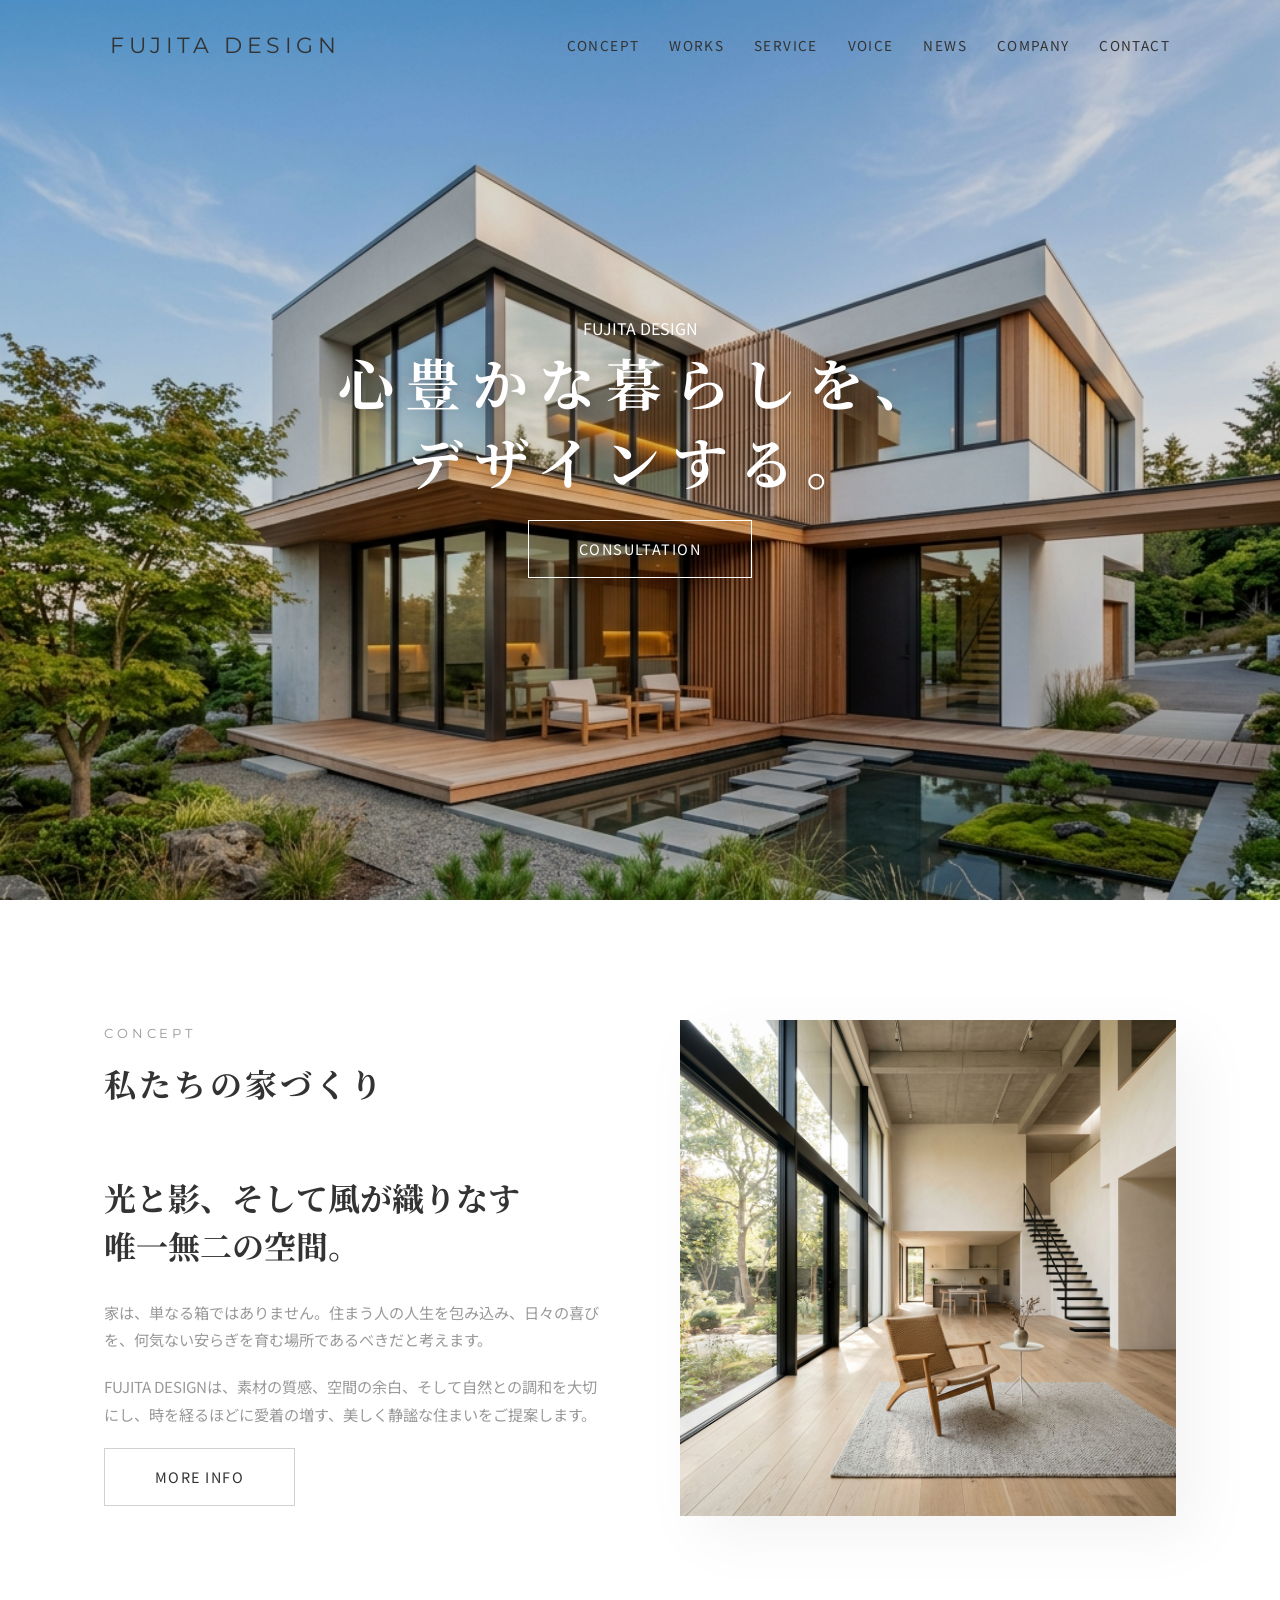
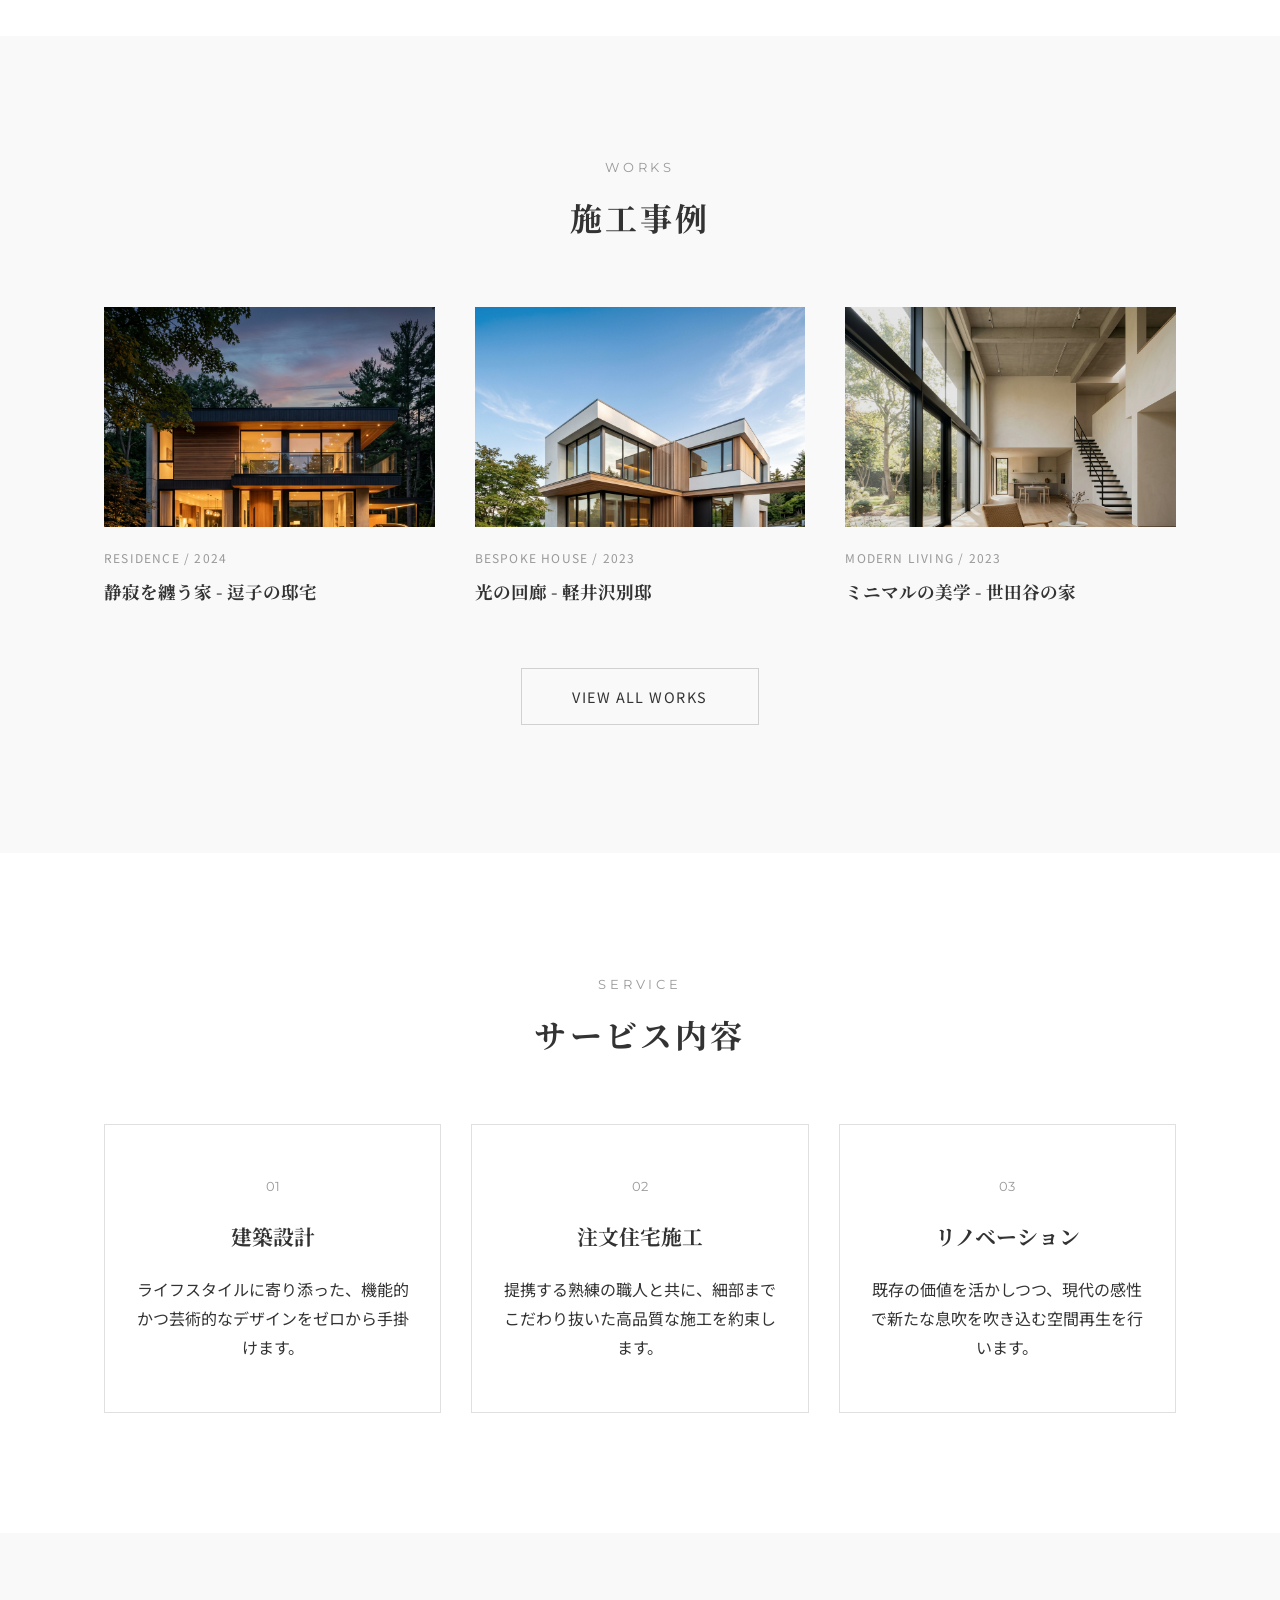
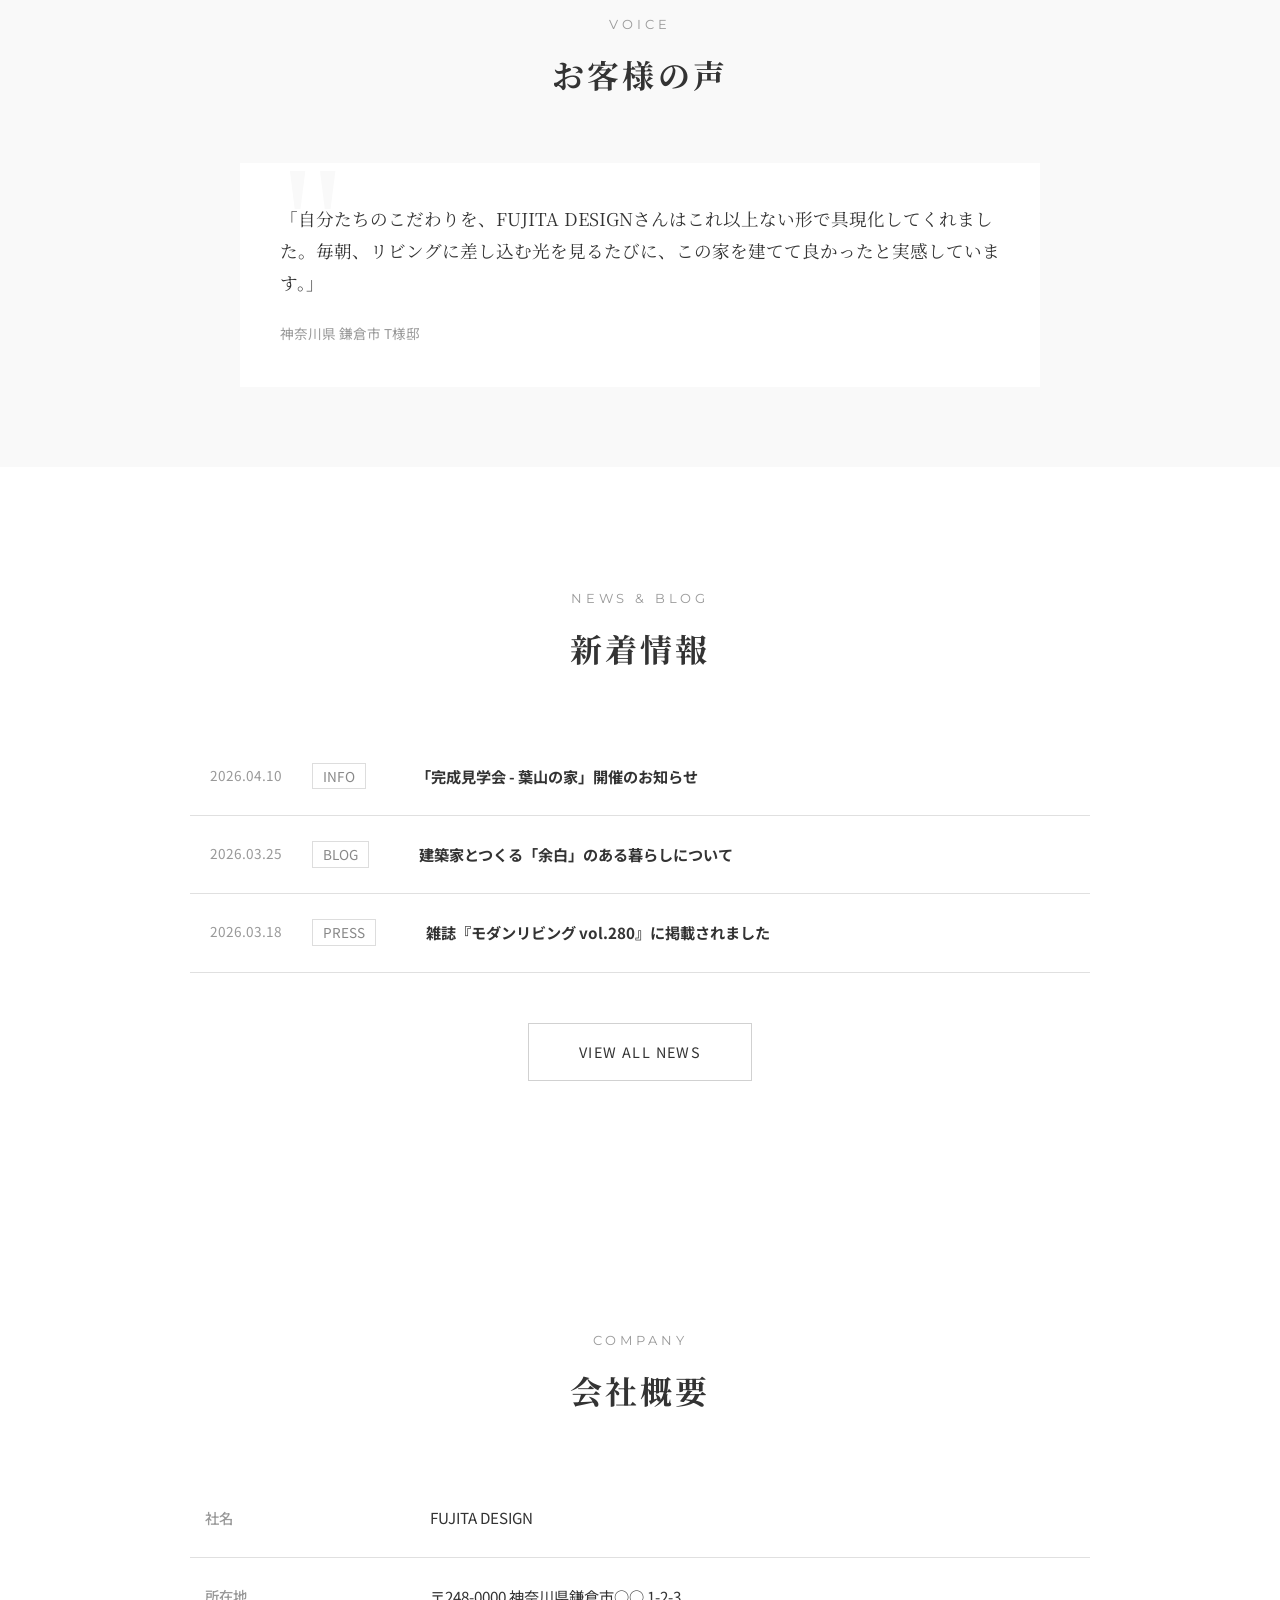
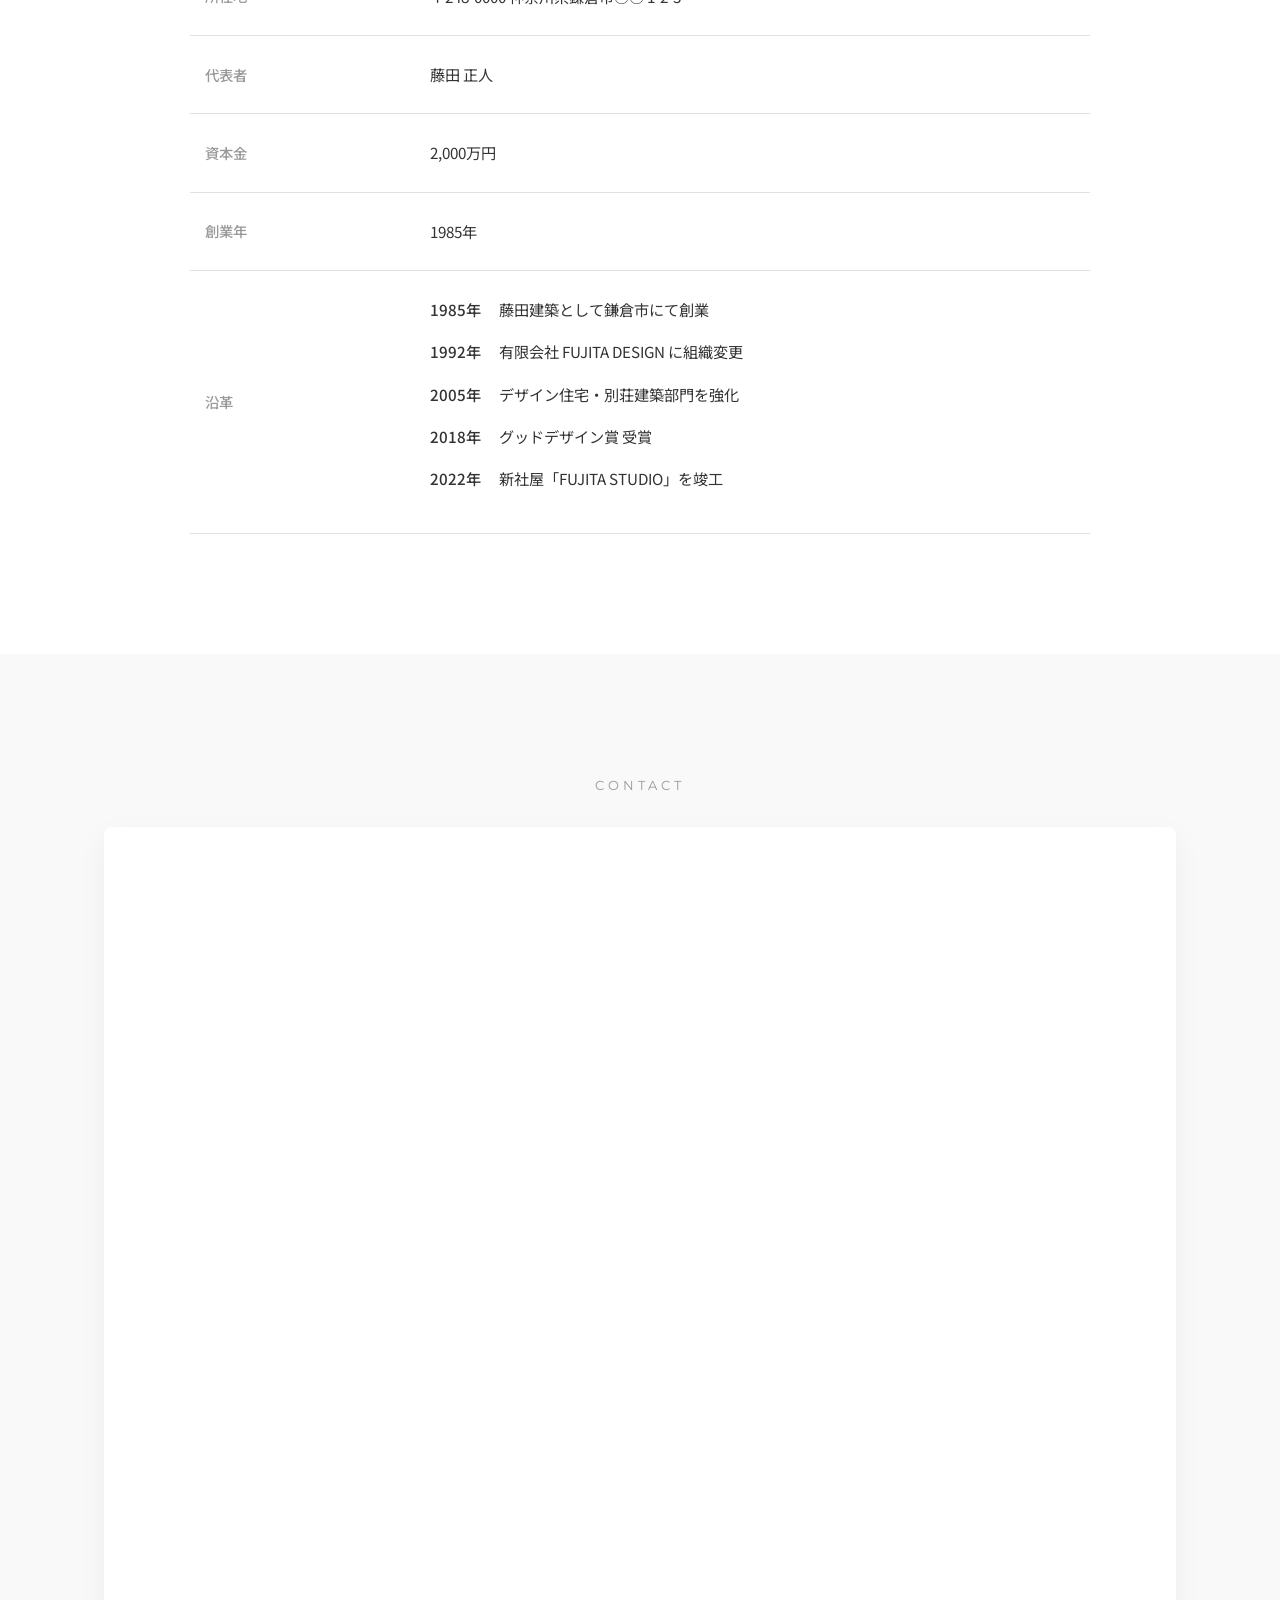
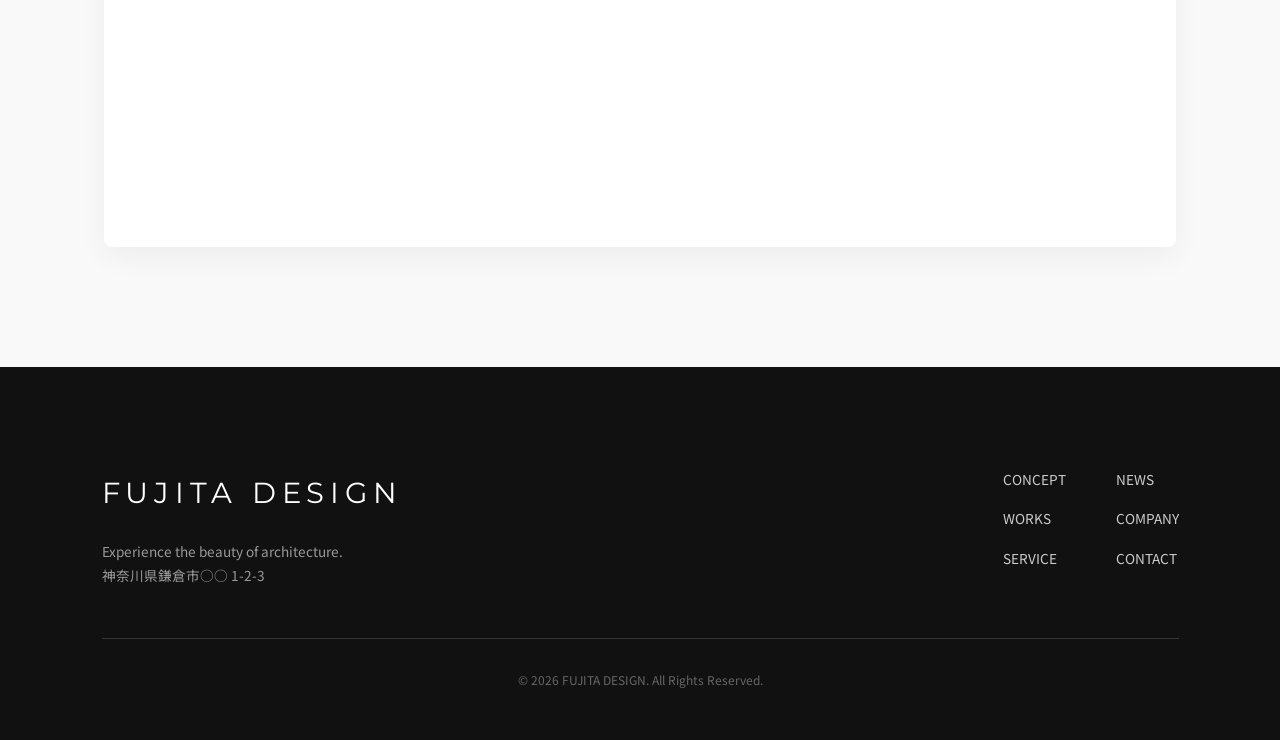
==== commit 75740623: "style: remove JP title and adjust spacing in contact section" ====
--- a/index.html
+++ b/index.html
@@ -1,5 +1,6 @@
 <!DOCTYPE html>
 <html lang="ja">
+
 <head>
     <meta charset="UTF-8">
     <meta name="viewport" content="width=device-width, initial-scale=1.0">
@@ -7,6 +8,7 @@
     <meta name="description" content="FUJITA DESIGNは、モダンで高品質な住宅設計・施工を行う工務店です。お客様の理想を形にするデザインと、確かな技術を提供します。">
     <link rel="stylesheet" href="style.css">
 </head>
+
 <body>
 
     <!-- Header -->
@@ -59,7 +61,8 @@
                     <a href="#service" class="btn-outline">MORE INFO</a>
                 </div>
                 <div class="concept-img fade-up">
-                    <img src="images/concept.png" alt="Minimalist Interior" style="box-shadow: 20px 20px 60px rgba(0,0,0,0.05);">
+                    <img src="images/concept.png" alt="Minimalist Interior"
+                        style="box-shadow: 20px 20px 60px rgba(0,0,0,0.05);">
                 </div>
             </div>
         </section>
@@ -222,16 +225,13 @@
         <!-- Contact -->
         <section id="contact" class="section-spacing" style="background-color: var(--bg-sub-color);">
             <div class="container">
-                <div class="title-area">
+                <div class="title-area" style="margin-bottom: 30px;">
                     <span class="section-title-en">CONTACT</span>
-                    <h2 class="section-title-jp">お問い合わせ</h2>
-                </div>
-                <div class="contact-form fade-up">
+                </div>
                 <div class="google-form-container fade-up">
                     <div class="google-form-wrapper">
                         <iframe src="https://docs.google.com/forms/d/e/1FAIpQLSdQ5yUjRUzJ8P-zMbjs7xOg9ytV0iDgG16dj5D6BulyNw7QPg/viewform?embedded=true" frameborder="0" marginheight="0" marginwidth="0">読み込んでいます…</iframe>
                     </div>
-                </div>
                 </div>
             </div>
         </section>
@@ -244,7 +244,7 @@
                 <div class="footer-info">
                     <div class="footer-logo">FUJITA DESIGN</div>
                     <p>Experience the beauty of architecture.<br>
-                    神奈川県鎌倉市○○ 1-2-3</p>
+                        神奈川県鎌倉市○○ 1-2-3</p>
                 </div>
                 <div class="footer-nav">
                     <div>
@@ -267,4 +267,5 @@
 
     <script src="main.js"></script>
 </body>
-</html>
+
+</html>
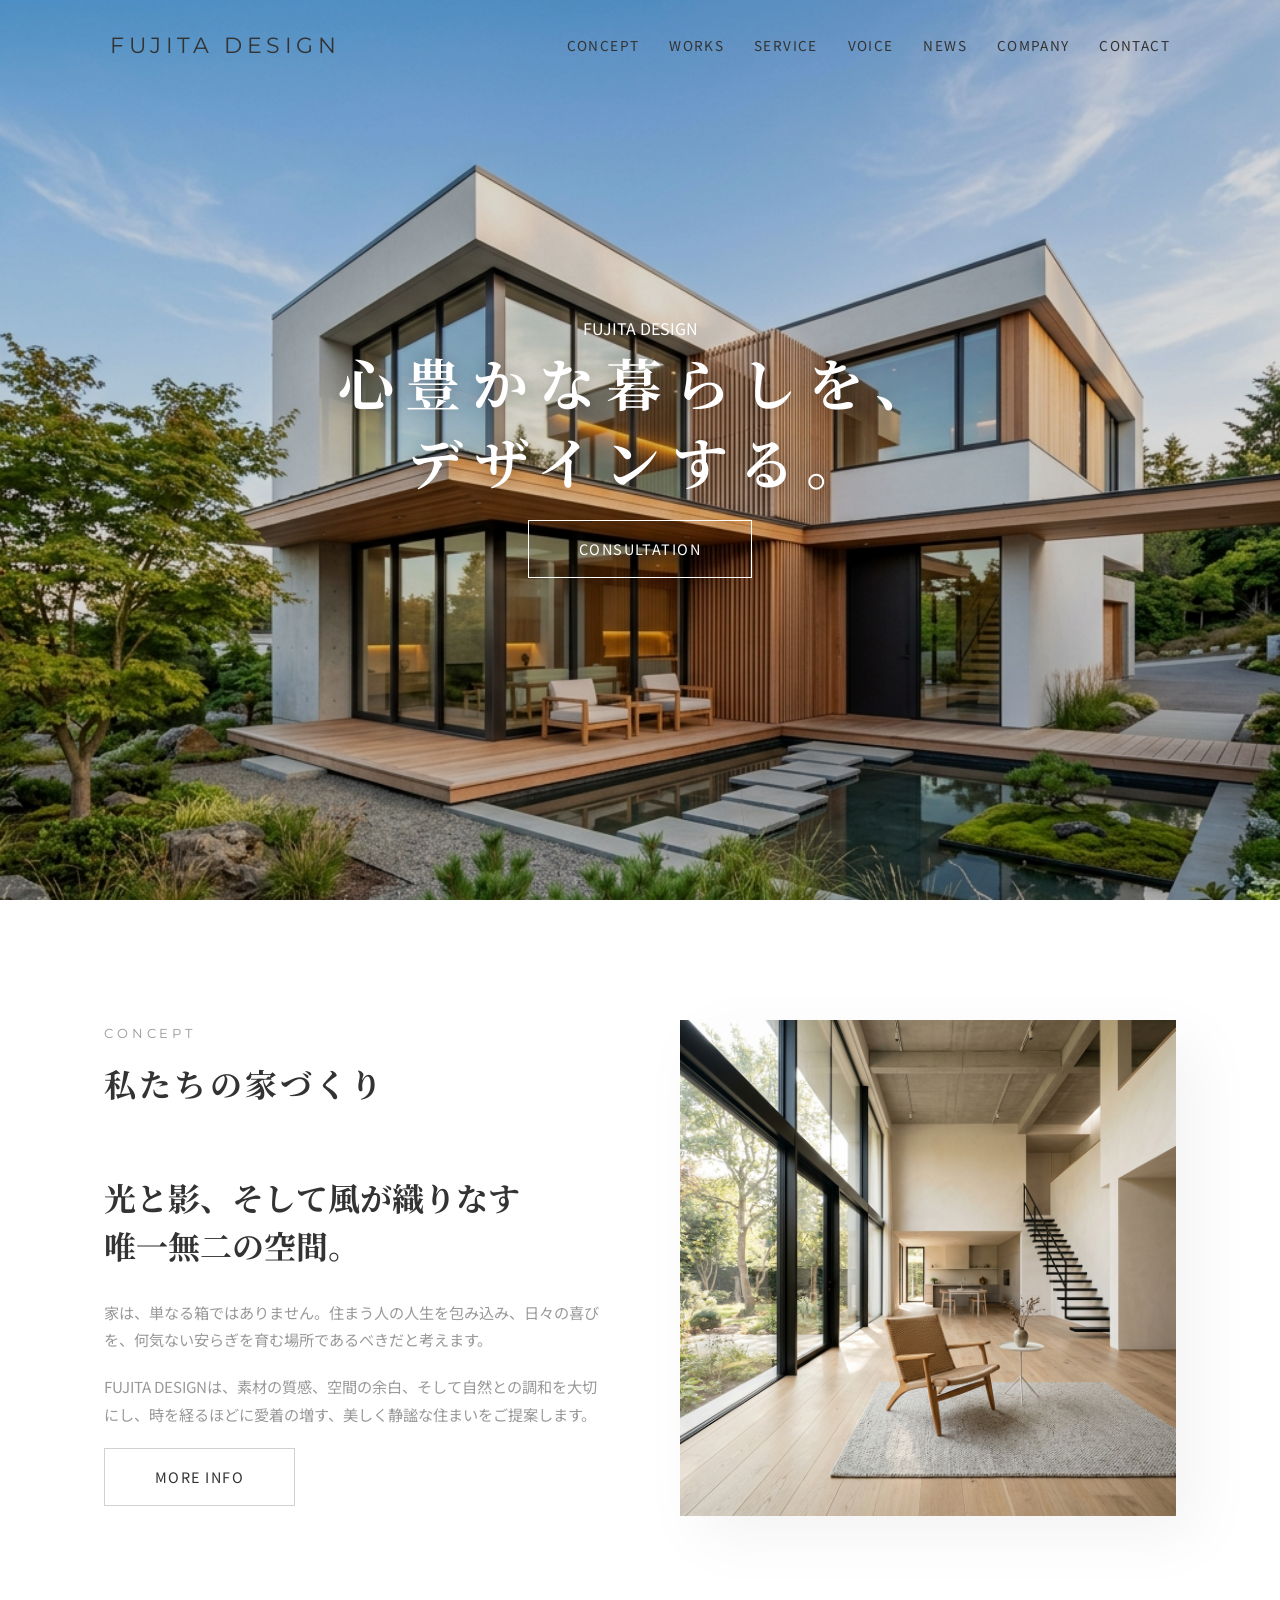
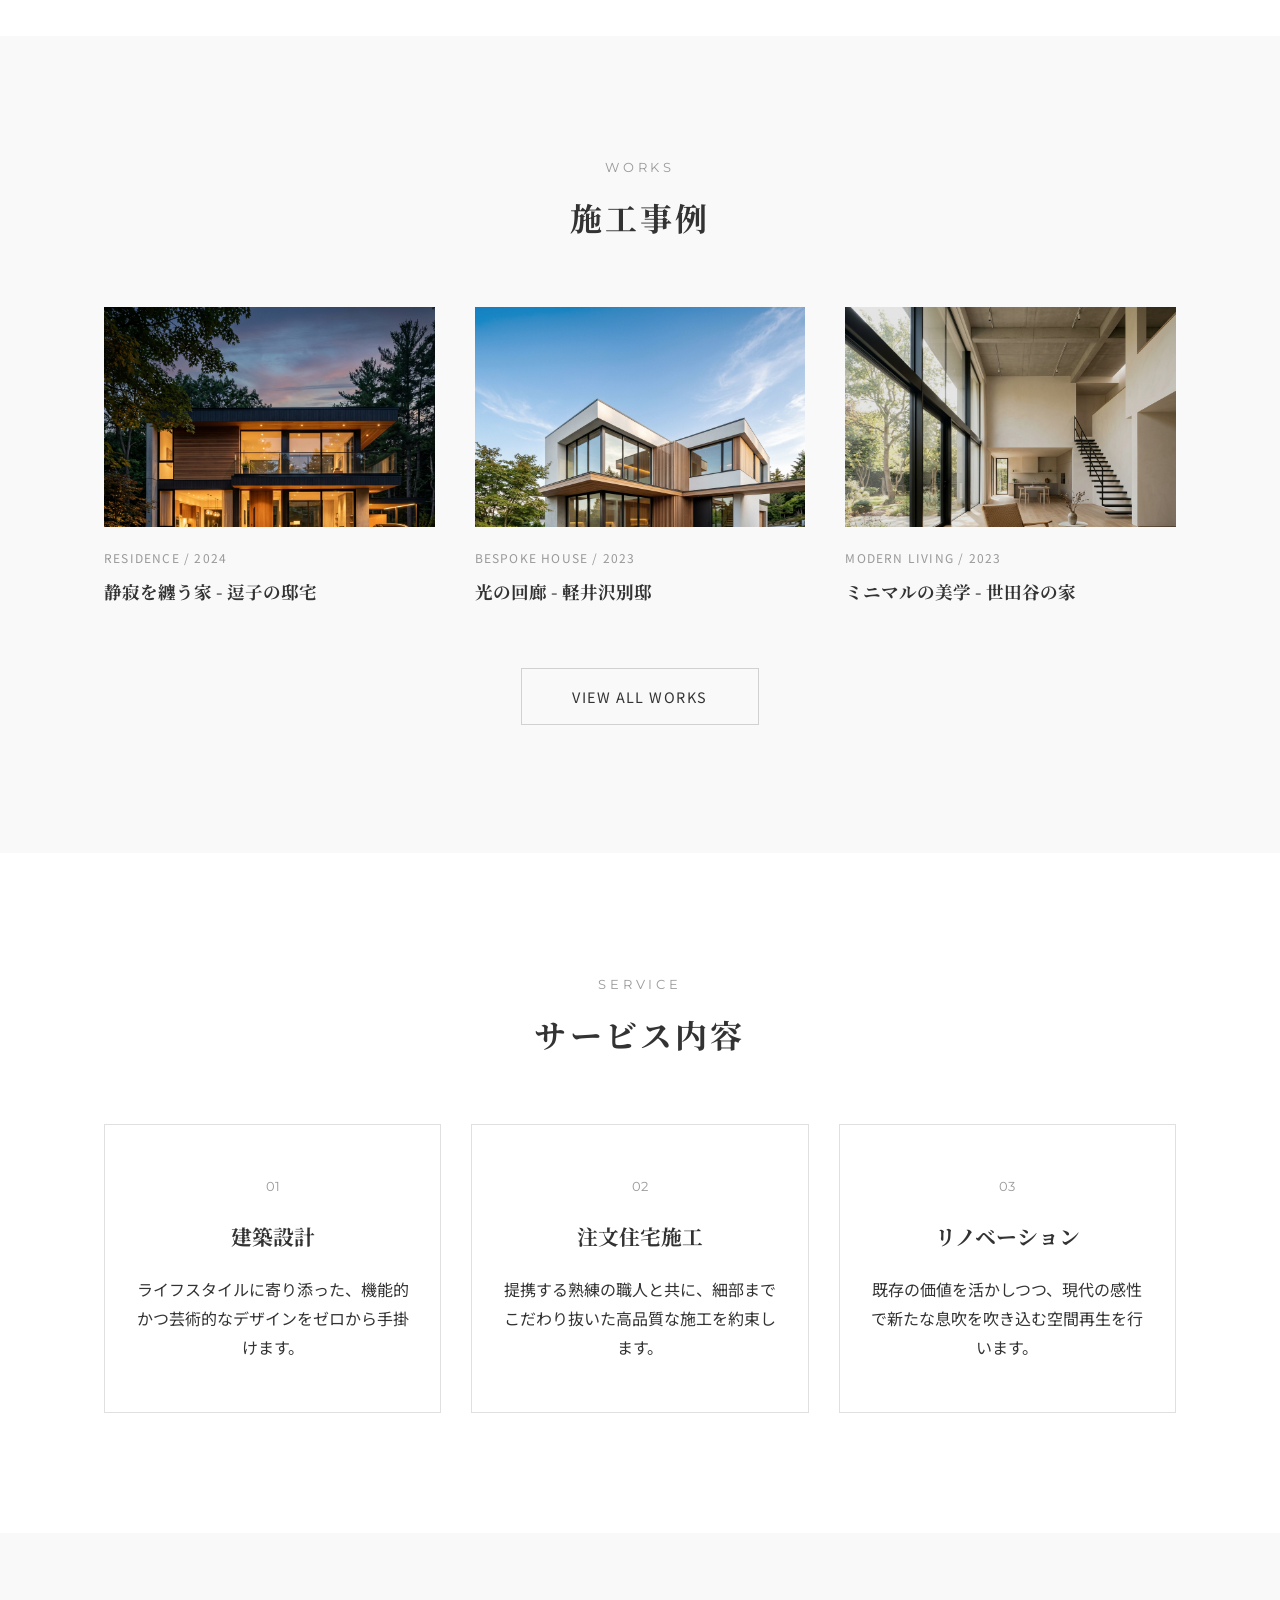
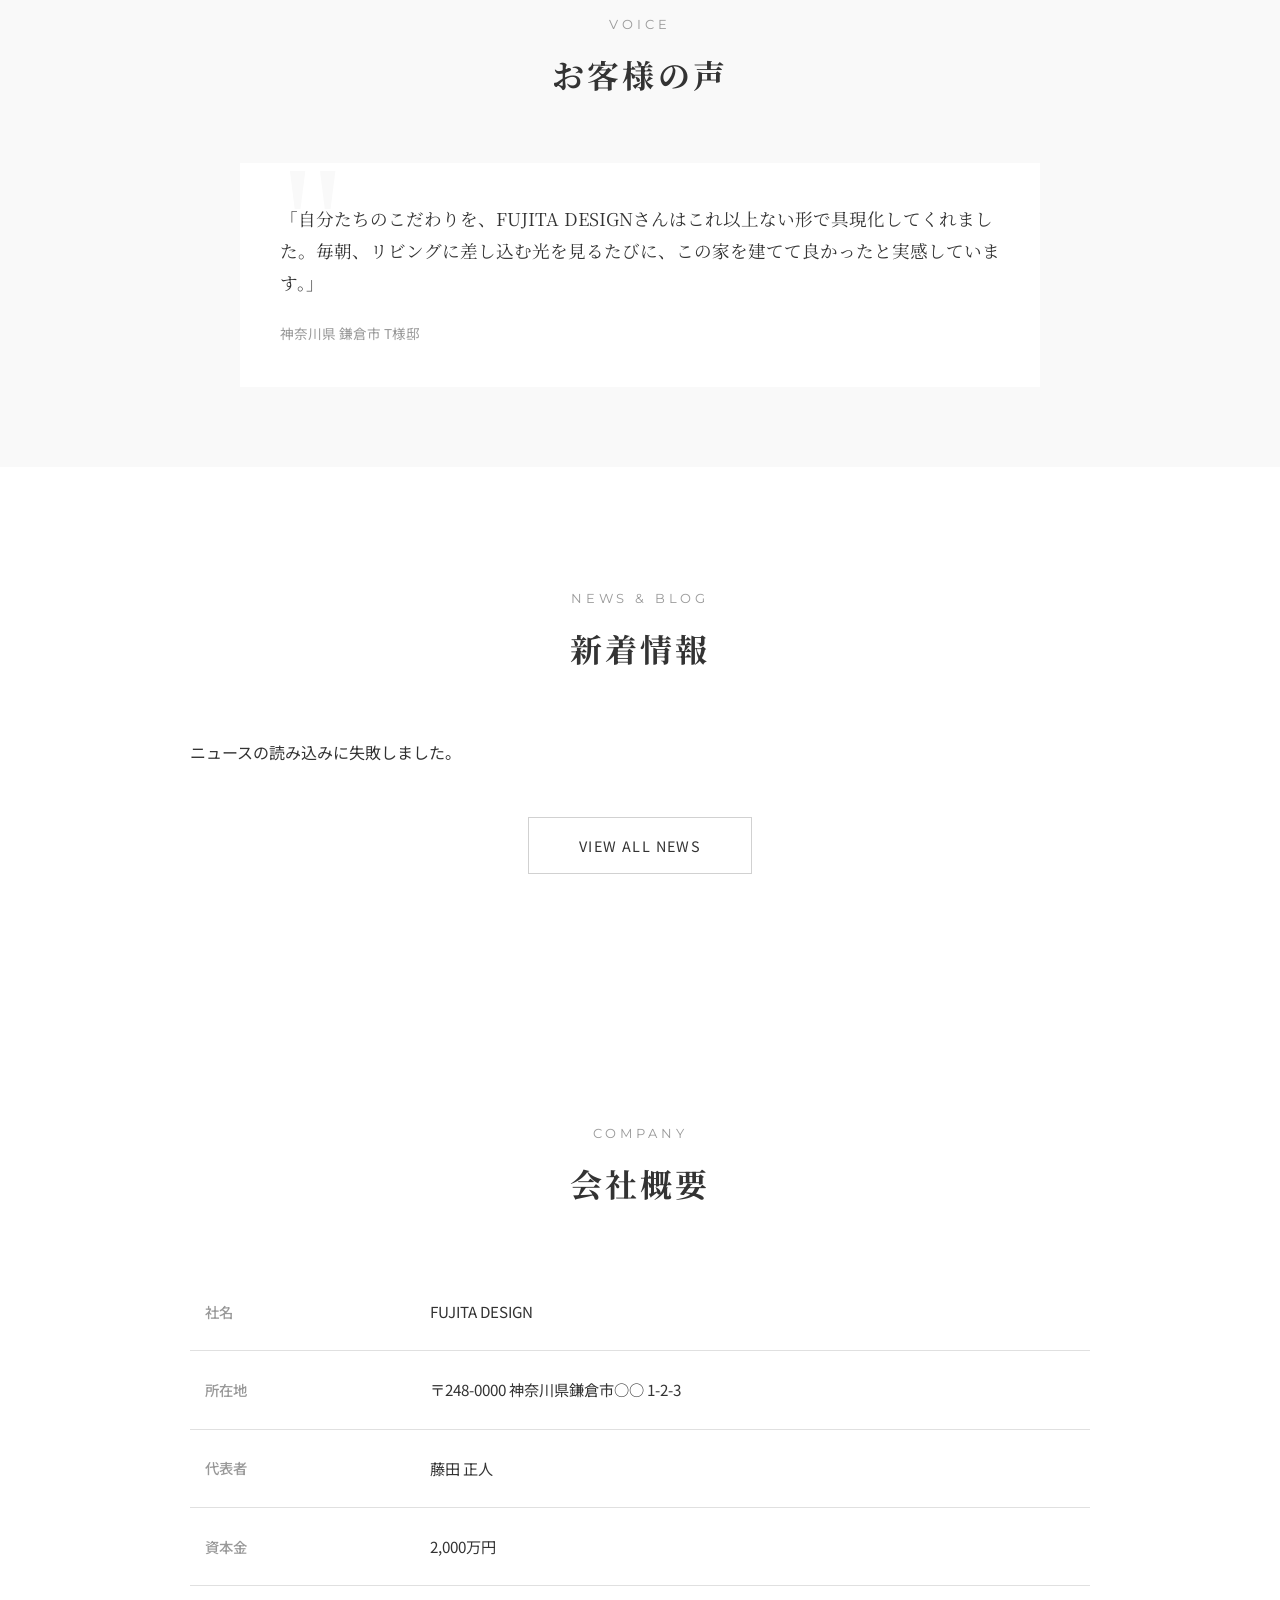
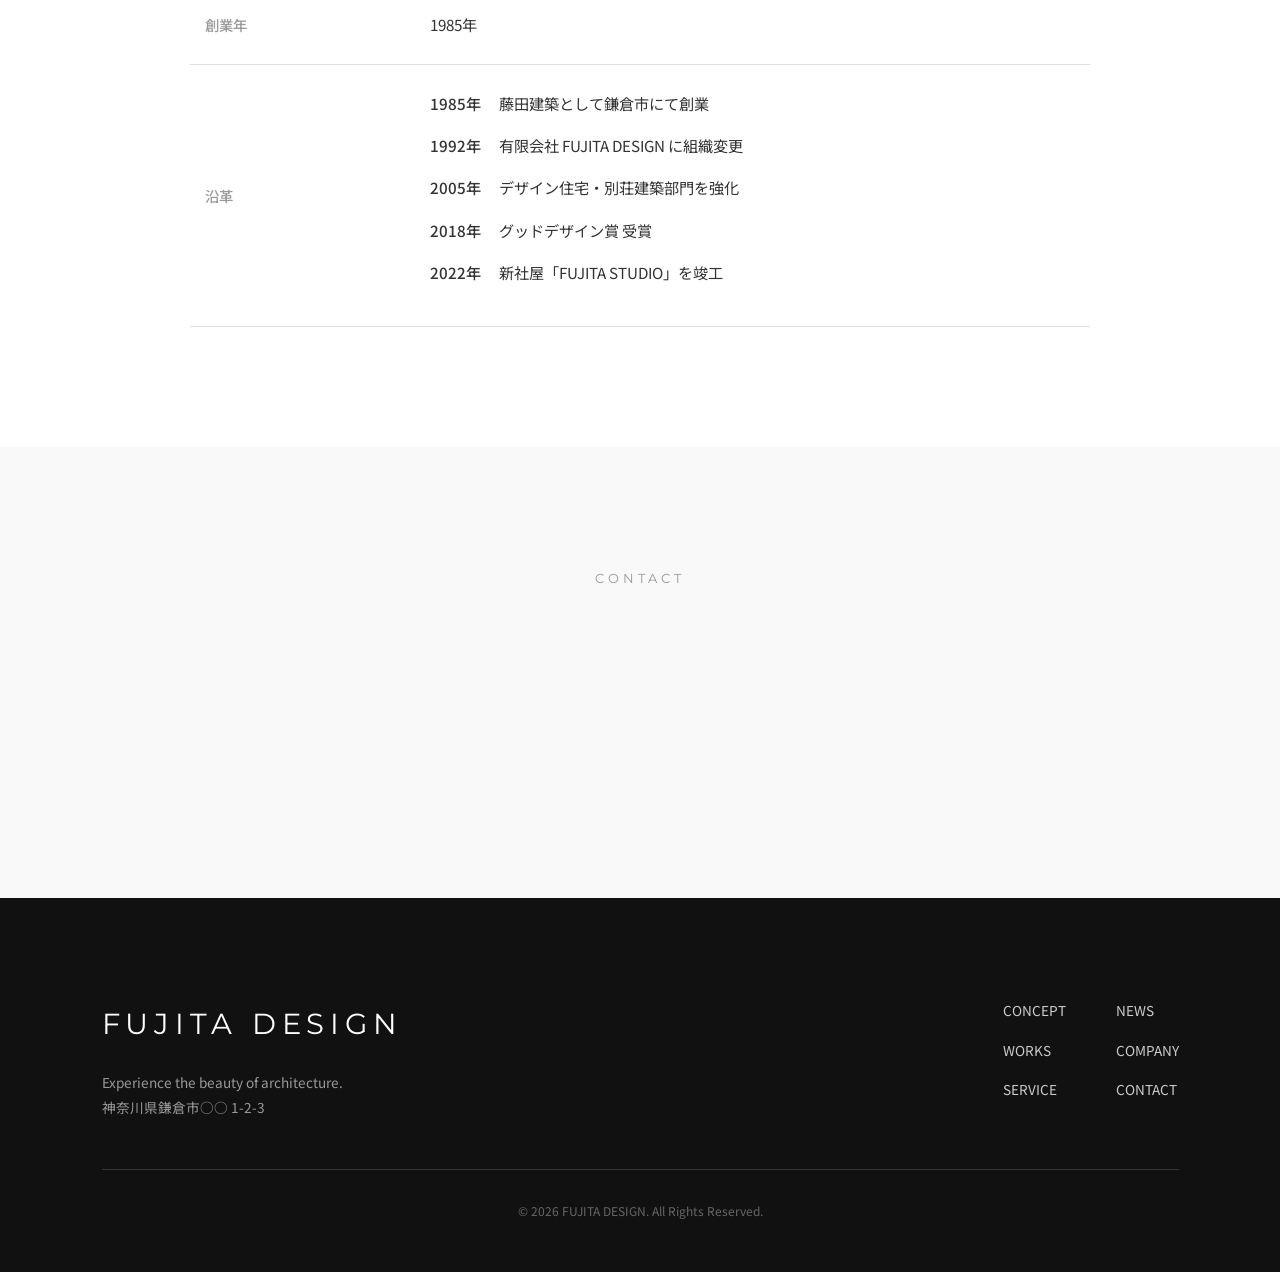
==== commit 18518f9e: "Implement microCMS integration for news section" ====
--- a/index.html
+++ b/index.html
@@ -154,28 +154,9 @@
                 <span class="section-title-en">NEWS & BLOG</span>
                 <h2 class="section-title-jp">新着情報</h2>
             </div>
-            <div class="news-list">
-                <a href="#" class="news-item fade-up">
-                    <div class="news-meta">
-                        <span class="news-date">2026.04.10</span>
-                        <span class="news-category">INFO</span>
-                    </div>
-                    <h3 class="news-title">「完成見学会 - 葉山の家」開催のお知らせ</h3>
-                </a>
-                <a href="#" class="news-item fade-up">
-                    <div class="news-meta">
-                        <span class="news-date">2026.03.25</span>
-                        <span class="news-category">BLOG</span>
-                    </div>
-                    <h3 class="news-title">建築家とつくる「余白」のある暮らしについて</h3>
-                </a>
-                <a href="#" class="news-item fade-up">
-                    <div class="news-meta">
-                        <span class="news-date">2026.03.18</span>
-                        <span class="news-category">PRESS</span>
-                    </div>
-                    <h3 class="news-title">雑誌『モダンリビング vol.280』に掲載されました</h3>
-                </a>
+            <div class="news-list" id="news-list">
+                <!-- microCMSから取得したデータがここに挿入されます -->
+                <p style="text-align: center; opacity: 0.6;">Loading...</p>
             </div>
             <div style="text-align: center; margin-top: 50px;">
                 <a href="#" class="btn-outline">VIEW ALL NEWS</a>
--- a/style.css
+++ b/style.css
@@ -55,7 +55,8 @@
 
 @media (max-width: 768px) {
     .container {
-        padding: 0 25px; /* Fixed padding for small screens */
+        padding: 0 25px;
+        /* Fixed padding for small screens */
     }
 }
 
@@ -90,7 +91,8 @@
     font-family: var(--font-serif);
     font-size: 2rem;
     letter-spacing: 0.1em;
-    word-break: keep-all; /* Prevent awkward breaks in Japanese titles */
+    word-break: keep-all;
+    /* Prevent awkward breaks in Japanese titles */
 }
 
 @media (max-width: 480px) {
@@ -132,7 +134,7 @@
 header.scrolled {
     background: rgba(255, 255, 255, 0.95);
     padding: 15px 4%;
-    box-shadow: 0 2px 10px rgba(0,0,0,0.05);
+    box-shadow: 0 2px 10px rgba(0, 0, 0, 0.05);
 }
 
 .header-inner {
@@ -155,7 +157,8 @@
 
 @media (max-width: 1024px) {
     .nav-menu {
-        display: none; /* Mobile menu will be handled by JS */
+        display: none;
+        /* Mobile menu will be handled by JS */
     }
 }
 
@@ -191,7 +194,8 @@
     z-index: 10;
     text-align: center;
     color: #fff;
-    padding: 0 25px; /* Add padding to prevent text from touching edge info */
+    padding: 0 25px;
+    /* Add padding to prevent text from touching edge info */
 }
 
 .hero-catch {
@@ -200,7 +204,7 @@
     letter-spacing: 0.2em;
     margin-bottom: 20px;
     line-height: 1.4;
-    text-shadow: 0 0 20px rgba(0,0,0,0.3);
+    text-shadow: 0 0 20px rgba(0, 0, 0, 0.3);
 }
 
 @media (max-width: 768px) {
@@ -378,14 +382,16 @@
 .news-item {
     display: flex;
     justify-content: space-between;
-    padding: 25px 20px; /* Add horizontal padding info */
+    padding: 25px 20px;
+    /* Add horizontal padding info */
     border-bottom: 1px solid var(--line-color);
     transition: 0.3s;
 }
 
 @media (max-width: 768px) {
     .news-item {
-        padding: 20px 10px; /* Keep some internal padding on mobile */
+        padding: 20px 10px;
+        /* Keep some internal padding on mobile */
     }
 }
 
@@ -421,6 +427,7 @@
         flex-direction: column;
         gap: 10px;
     }
+
     .news-title {
         margin-left: 0;
     }
@@ -434,8 +441,10 @@
     margin: 0 auto;
 }
 
-.company-table th, .company-table td {
-    padding: 25px 15px; /* Added 15px horizontal padding */
+.company-table th,
+.company-table td {
+    padding: 25px 15px;
+    /* Added 15px horizontal padding */
     text-align: left;
     border-bottom: 1px solid var(--line-color);
 }
@@ -467,6 +476,7 @@
         padding-bottom: 5px;
         border-bottom: none;
     }
+
     .company-table td {
         width: 100%;
         display: block;
@@ -515,41 +525,12 @@
     margin-top: 50px;
 }
 
-/* Google Form Embedding */
-.google-form-container {
-    background: #fff;
-    padding: 10px;
-    border-radius: 8px;
-    box-shadow: 0 10px 30px rgba(0,0,0,0.05);
-    overflow: hidden;
-}
-
-.google-form-wrapper {
-    position: relative;
-    width: 100%;
-    height: 1000px; /* Adjust based on form length */
-}
-
-@media (max-width: 768px) {
-    .google-form-wrapper {
-        height: 1200px; /* More height for stacked mobile layout of Google Forms */
-    }
-}
-
-.google-form-wrapper iframe {
-    position: absolute;
-    top: 0;
-    left: 0;
-    width: 100%;
-    height: 100%;
-    border: 0;
-}
-
 /* Footer */
 footer {
     background: #111;
     color: #fff;
-    padding: 100px 25px 50px; /* Add horizontal padding to footer */
+    padding: 100px 25px 50px;
+    /* Add horizontal padding to footer */
 }
 
 .footer-inner {
@@ -631,4 +612,4 @@
     background: var(--primary-color);
     margin: 5px;
     transition: 0.3s;
-}
+}
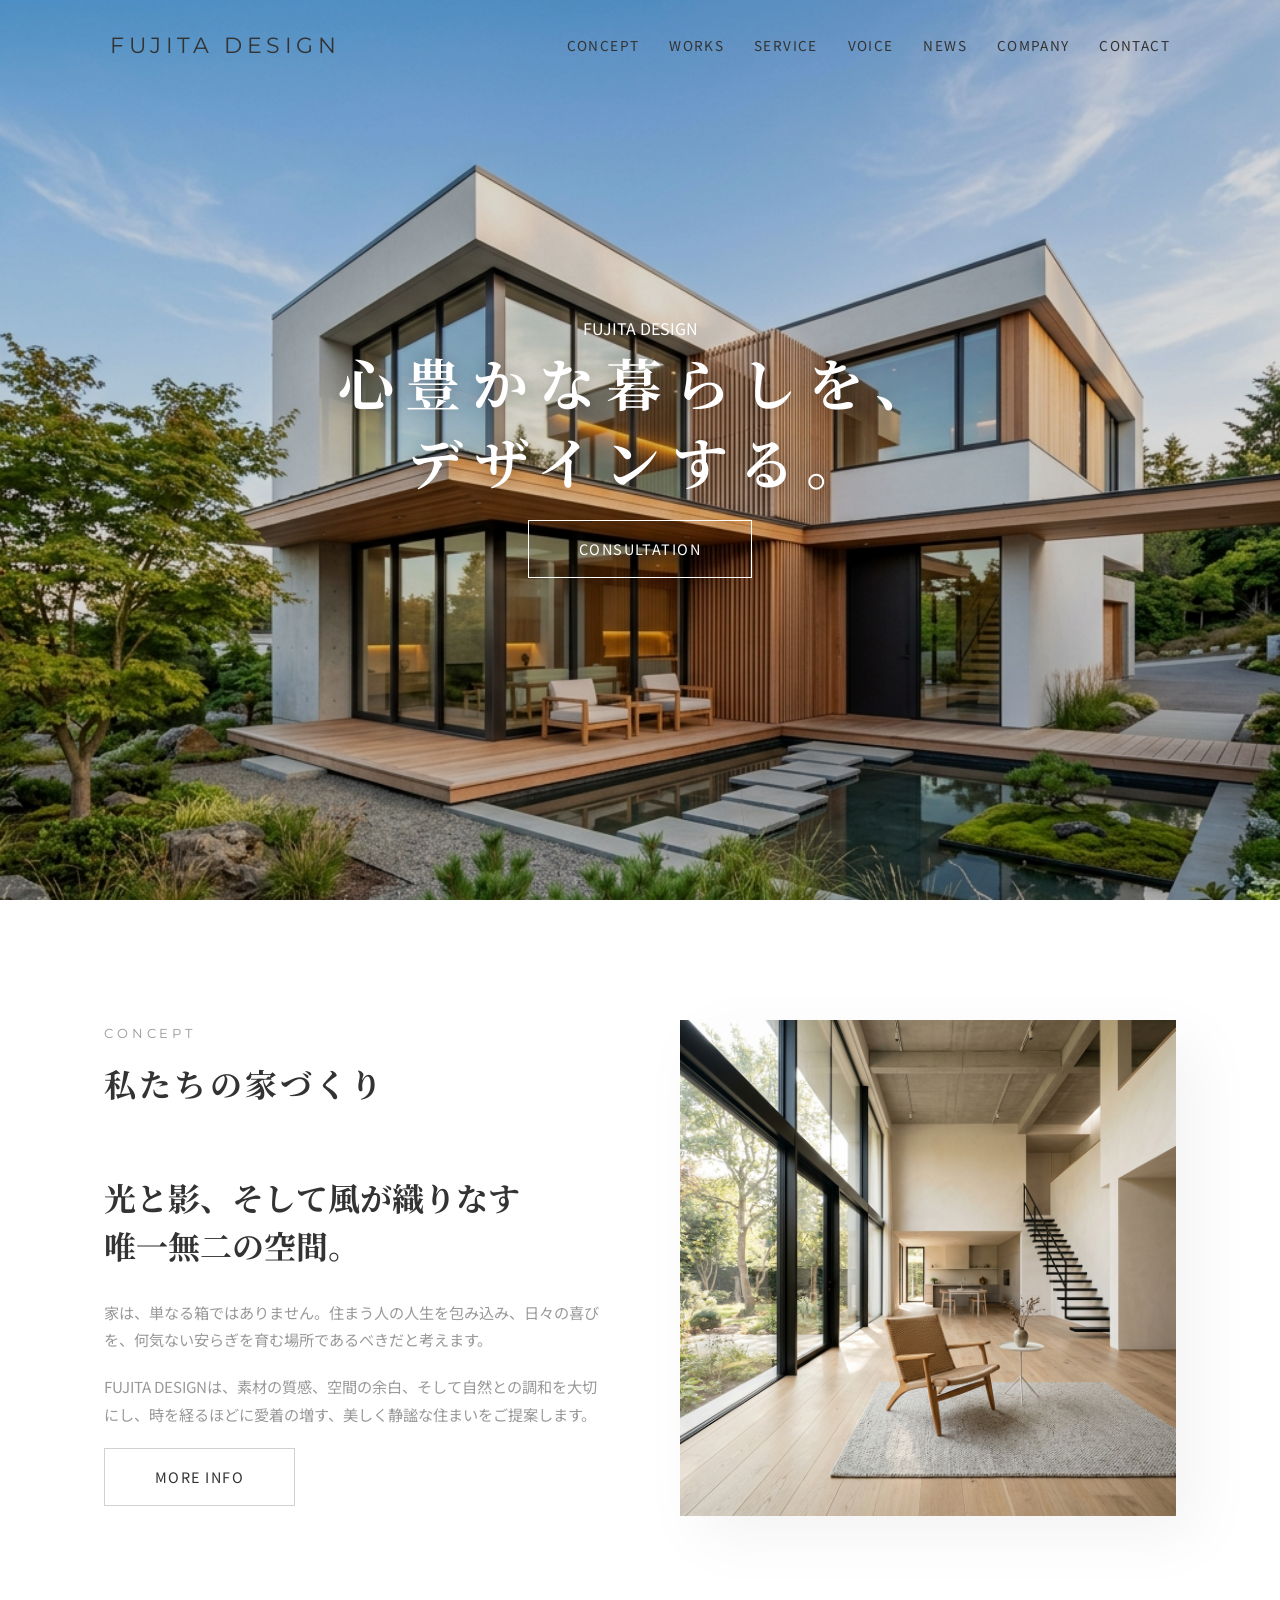
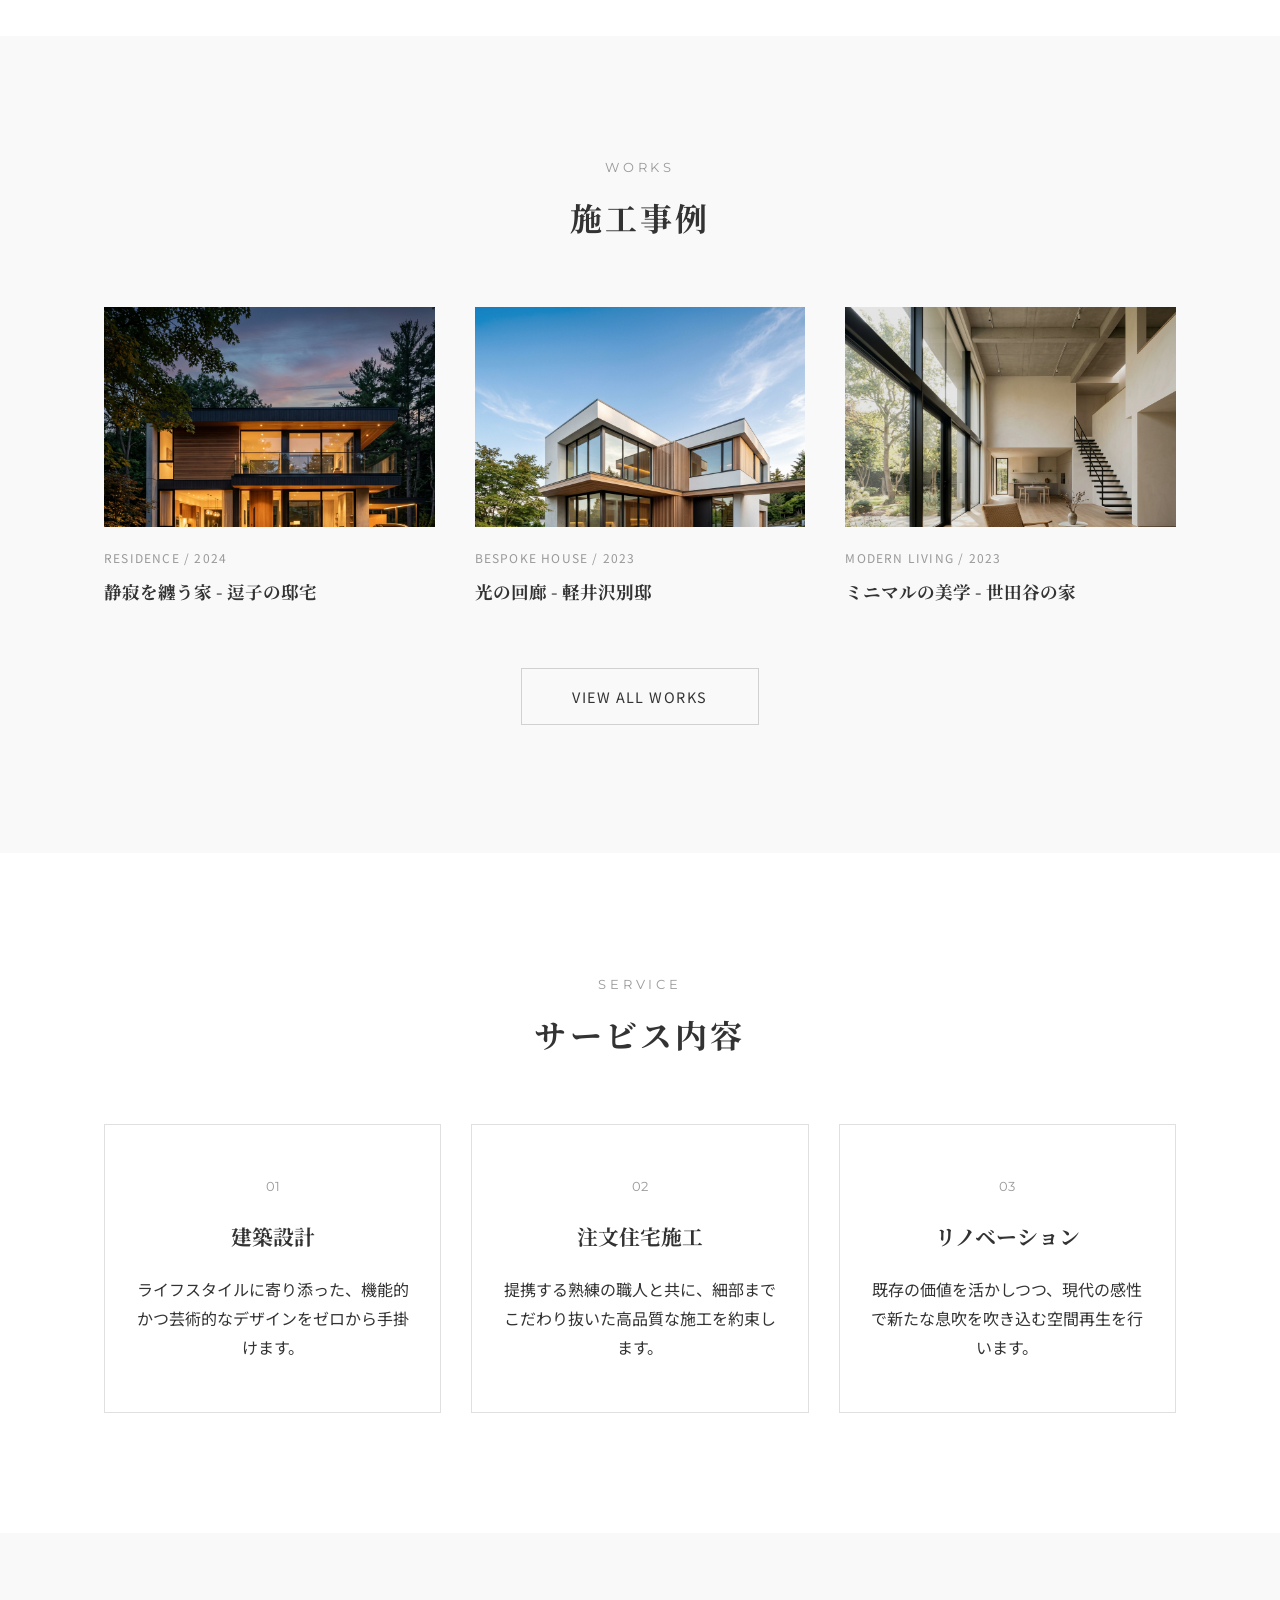
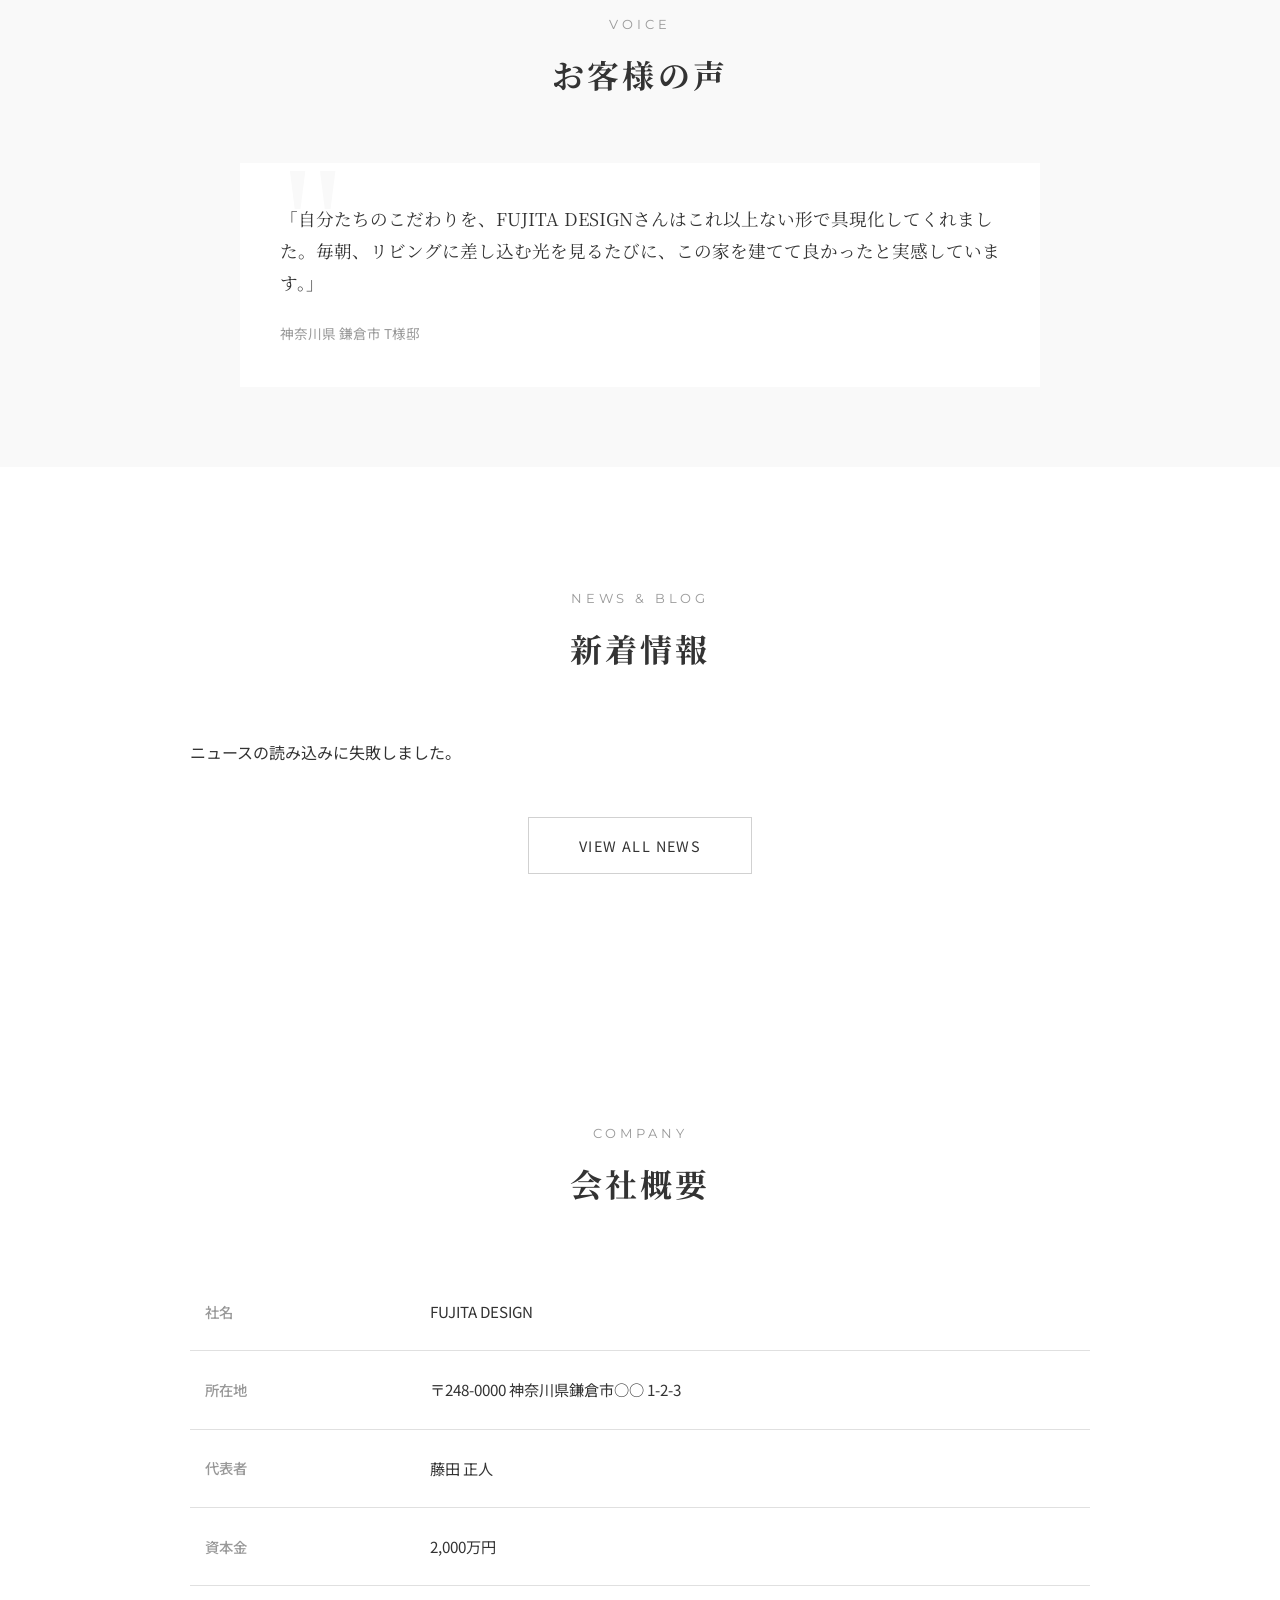
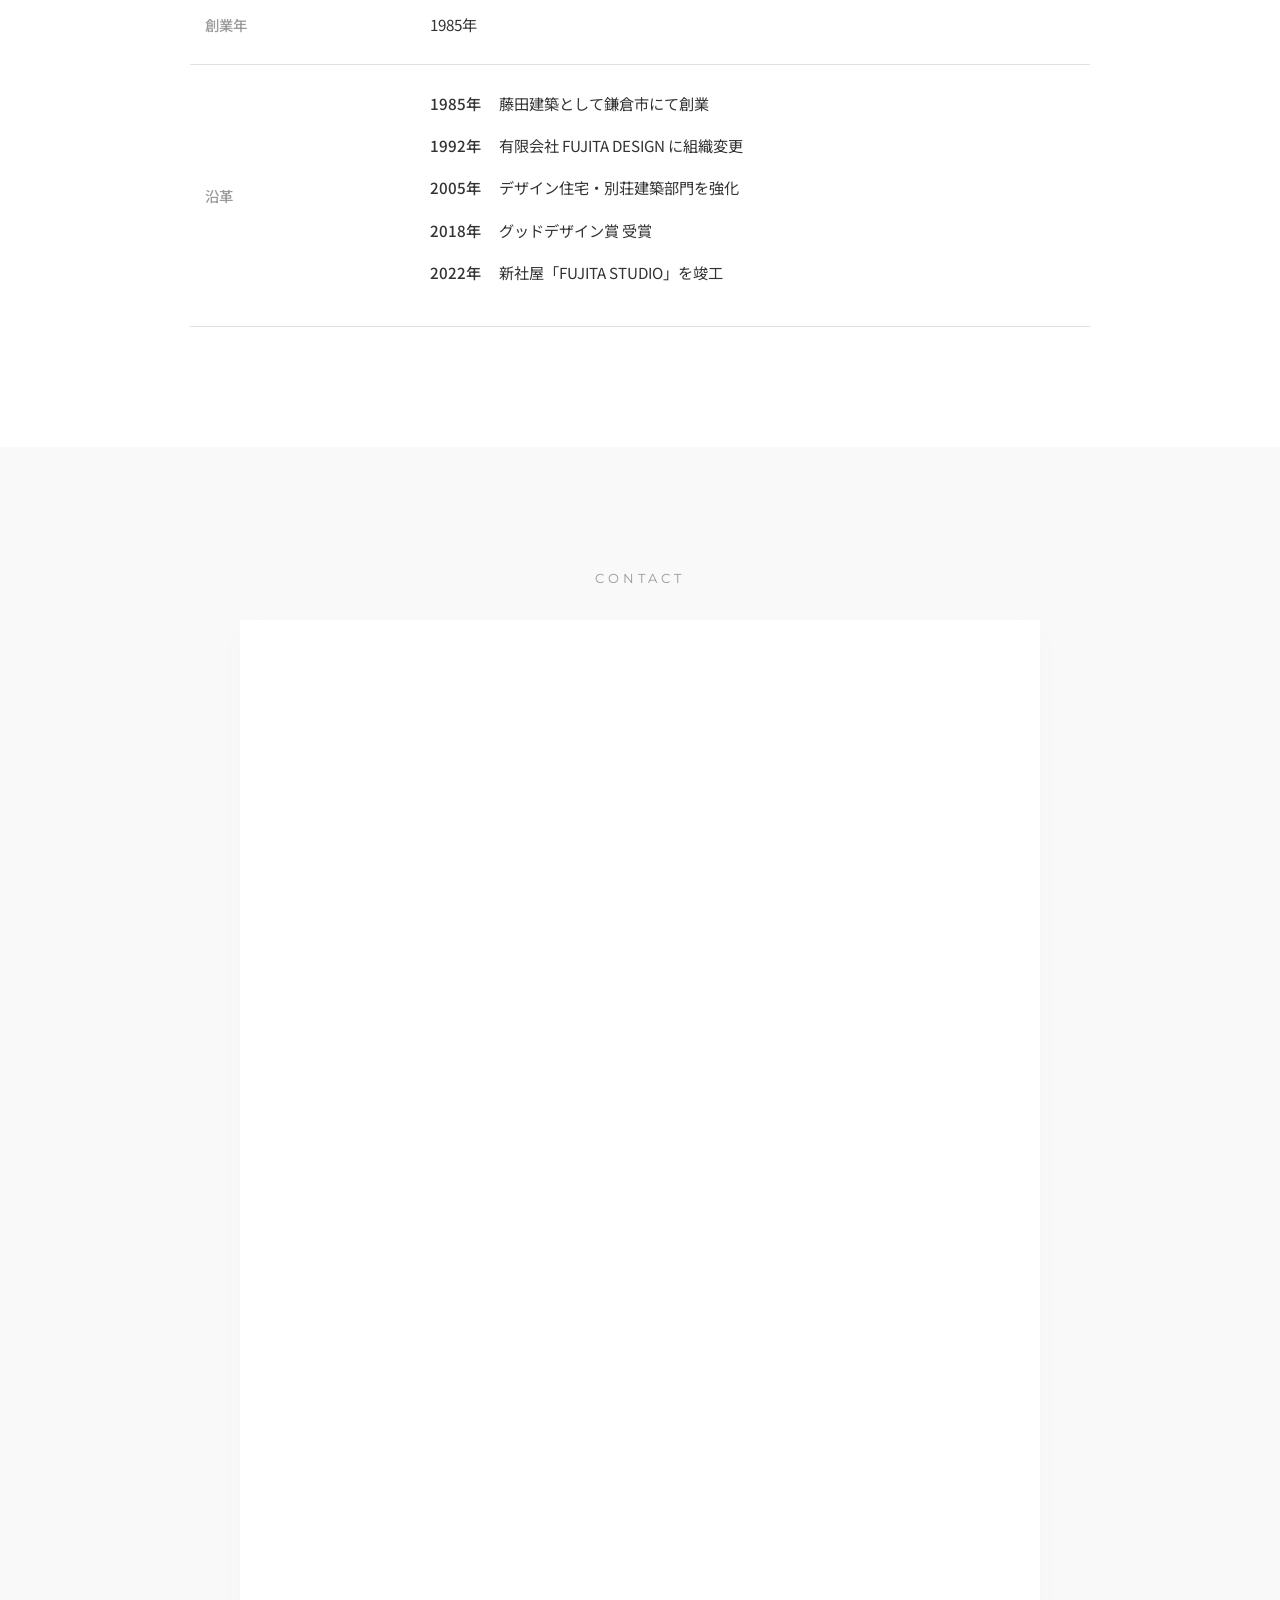
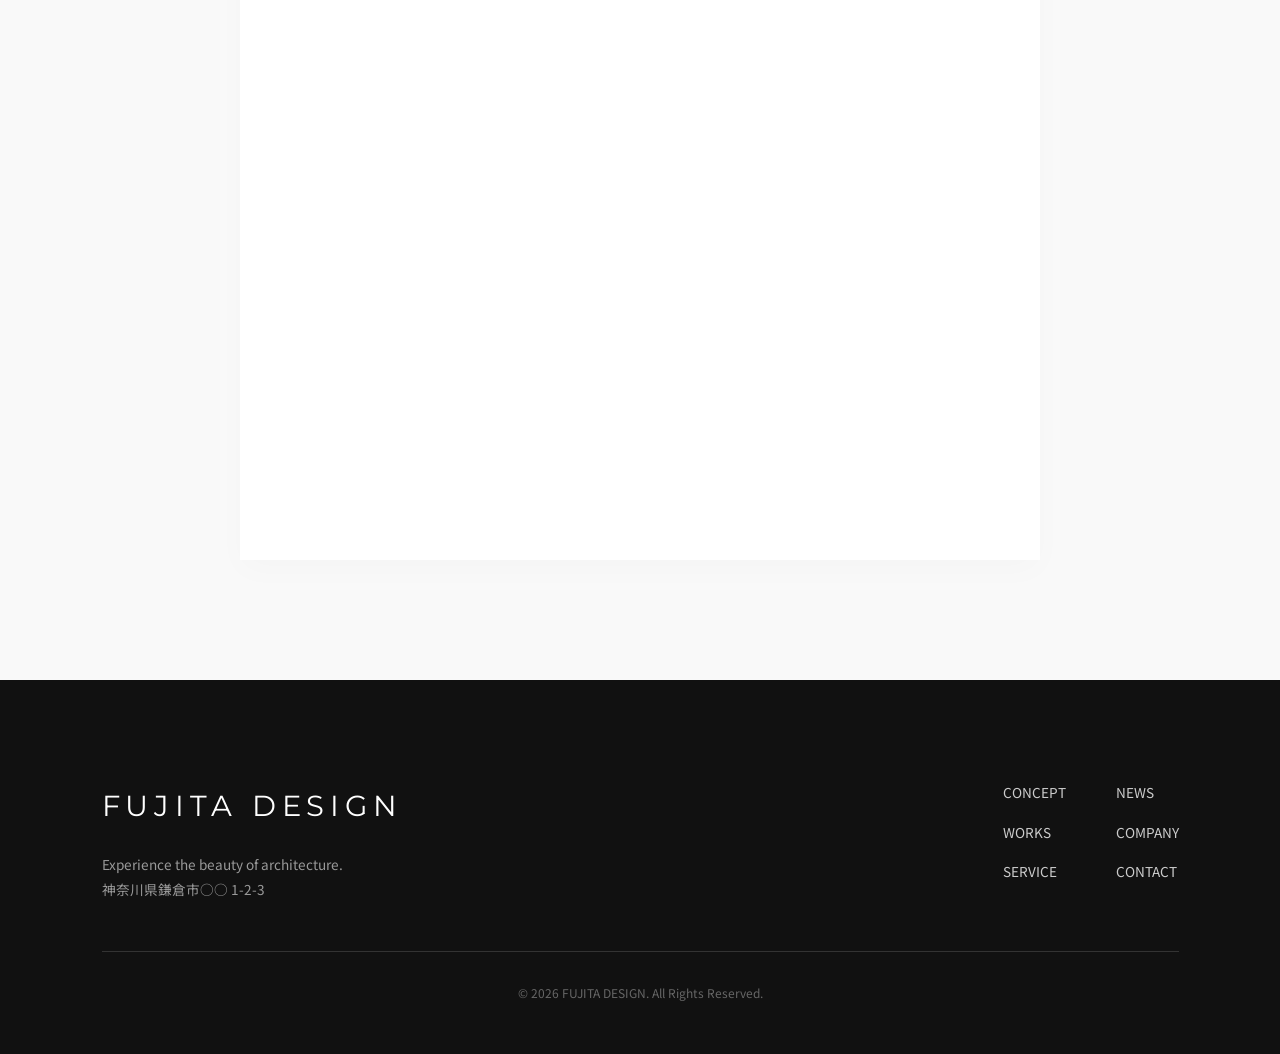
==== commit 17768fc9: "Hide Google Form scrollbars by increasing height and setting scrolling=no" ====
--- a/index.html
+++ b/index.html
@@ -211,7 +211,7 @@
                 </div>
                 <div class="google-form-container fade-up">
                     <div class="google-form-wrapper">
-                        <iframe src="https://docs.google.com/forms/d/e/1FAIpQLSdQ5yUjRUzJ8P-zMbjs7xOg9ytV0iDgG16dj5D6BulyNw7QPg/viewform?embedded=true" frameborder="0" marginheight="0" marginwidth="0">読み込んでいます…</iframe>
+                        <iframe src="https://docs.google.com/forms/d/e/1FAIpQLSdQ5yUjRUzJ8P-zMbjs7xOg9ytV0iDgG16dj5D6BulyNw7QPg/viewform?embedded=true" frameborder="0" marginheight="0" marginwidth="0" scrolling="no">読み込んでいます…</iframe>
                     </div>
                 </div>
             </div>
--- a/style.css
+++ b/style.css
@@ -422,6 +422,18 @@
     font-size: 0.95rem;
 }
 
+.news-more {
+    font-family: var(--font-en);
+    font-size: 0.75rem;
+    letter-spacing: 0.1em;
+    color: var(--primary-color);
+    font-weight: 500;
+    margin-left: 30px;
+    white-space: nowrap;
+    display: flex;
+    align-items: center;
+}
+
 @media (max-width: 768px) {
     .news-item {
         flex-direction: column;
@@ -430,6 +442,12 @@
 
     .news-title {
         margin-left: 0;
+    }
+
+    .news-more {
+        margin-left: 0;
+        margin-top: 5px;
+        justify-content: flex-end;
     }
 }
 
@@ -612,4 +630,36 @@
     background: var(--primary-color);
     margin: 5px;
     transition: 0.3s;
+}
+
+/* Google Form Support */
+.google-form-container {
+    width: 100%;
+    max-width: 800px; /* フォームの読みやすい幅に制限 */
+    margin: 0 auto;
+    background: #fff;
+    padding: 20px;
+    box-shadow: 0 10px 30px rgba(0,0,0,0.02);
+}
+
+.google-form-wrapper {
+    position: relative;
+    width: 100%;
+    height: 1500px; /* 余裕を持って高さを確保 */
+    overflow: hidden;
+}
+
+.google-form-wrapper iframe {
+    width: 100%;
+    height: 100%;
+    border: none;
+}
+
+@media (max-width: 768px) {
+    .google-form-container {
+        padding: 10px;
+    }
+    .google-form-wrapper {
+        height: 1800px; /* スマホ用もさらに高く設定 */
+    }
 }
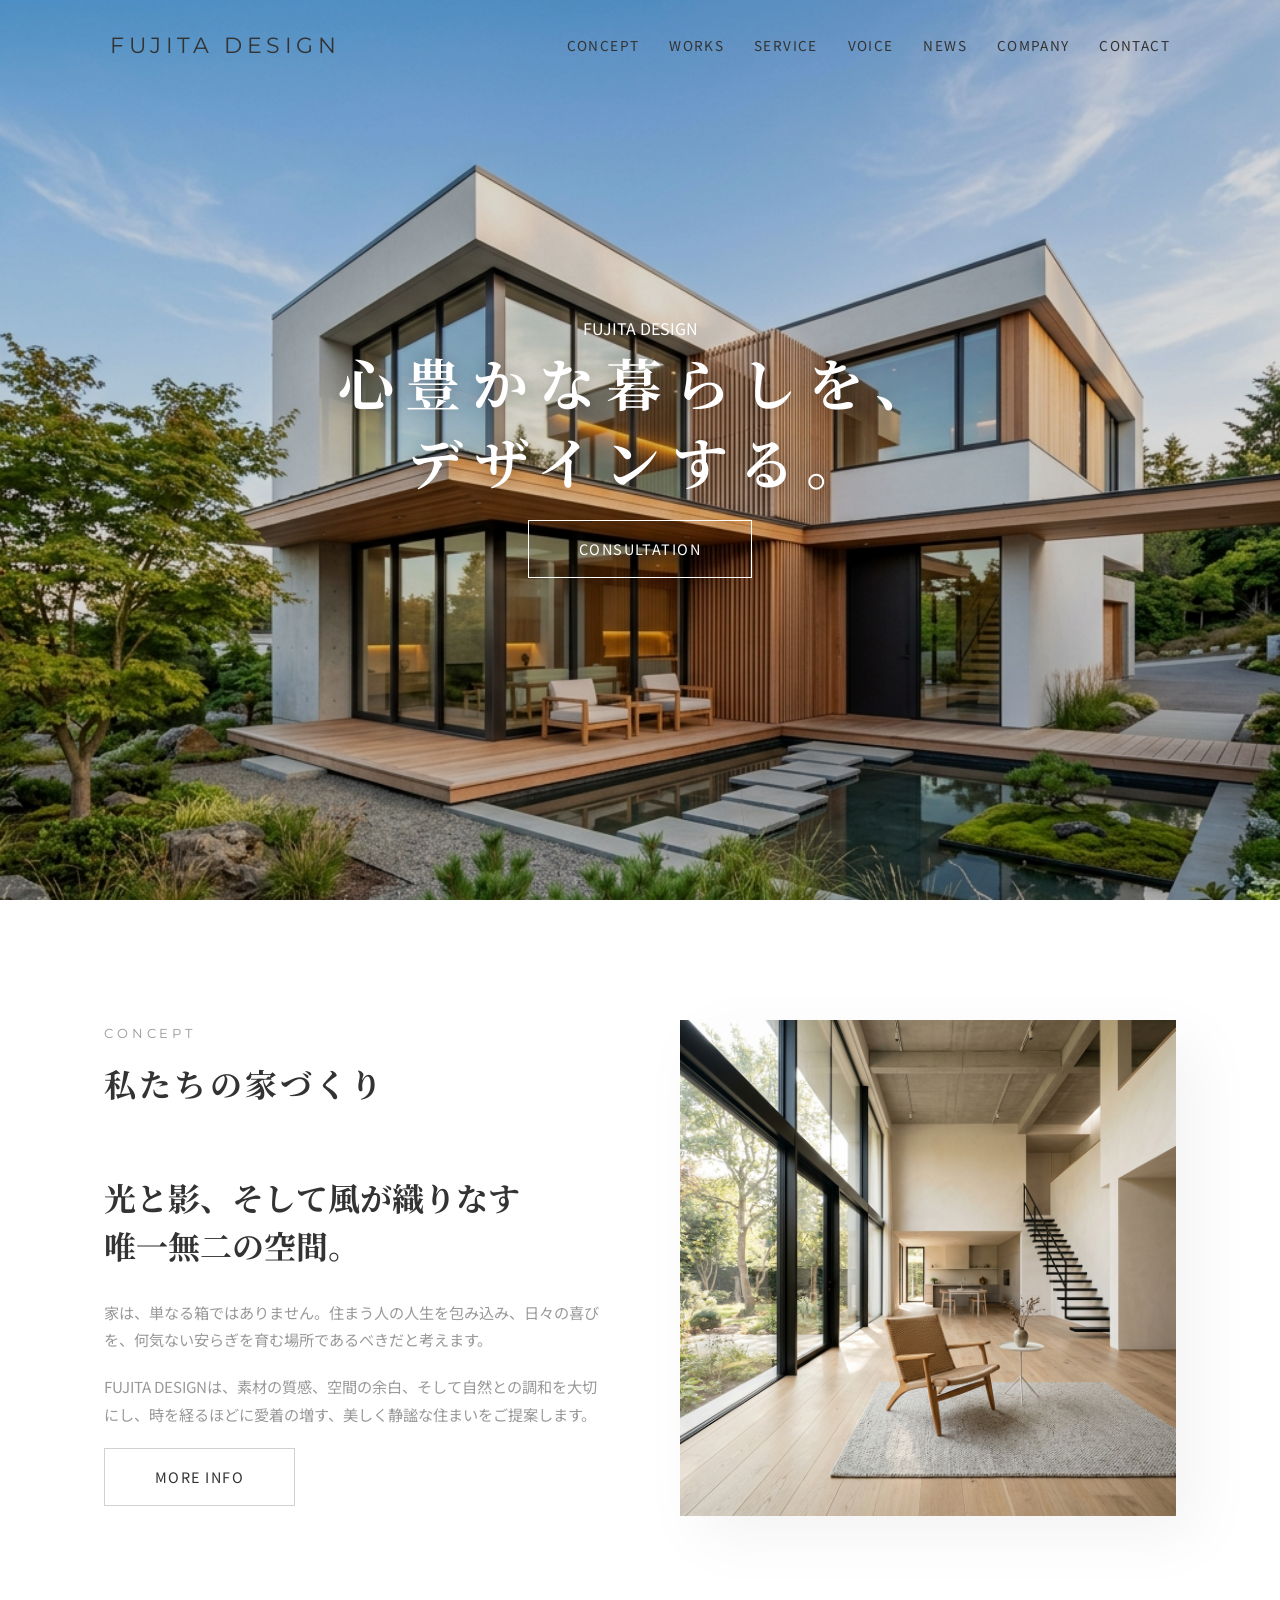
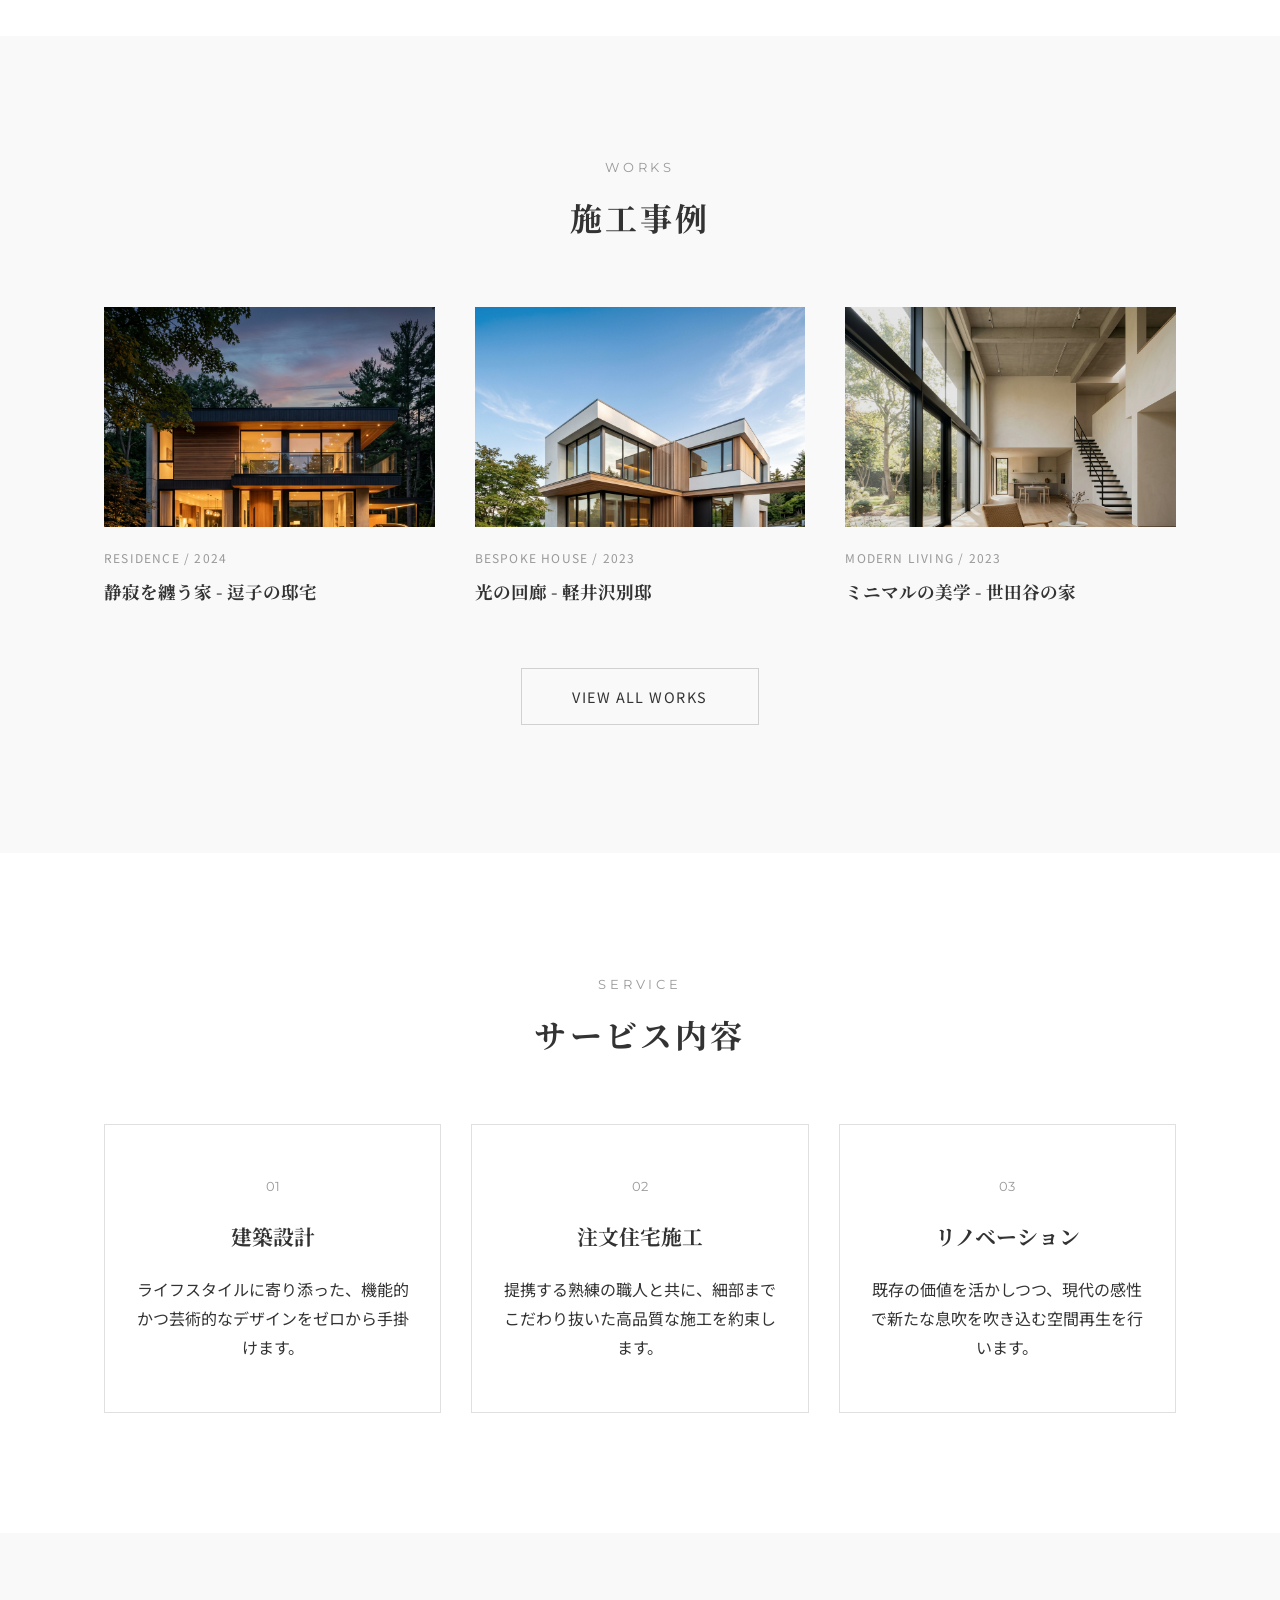
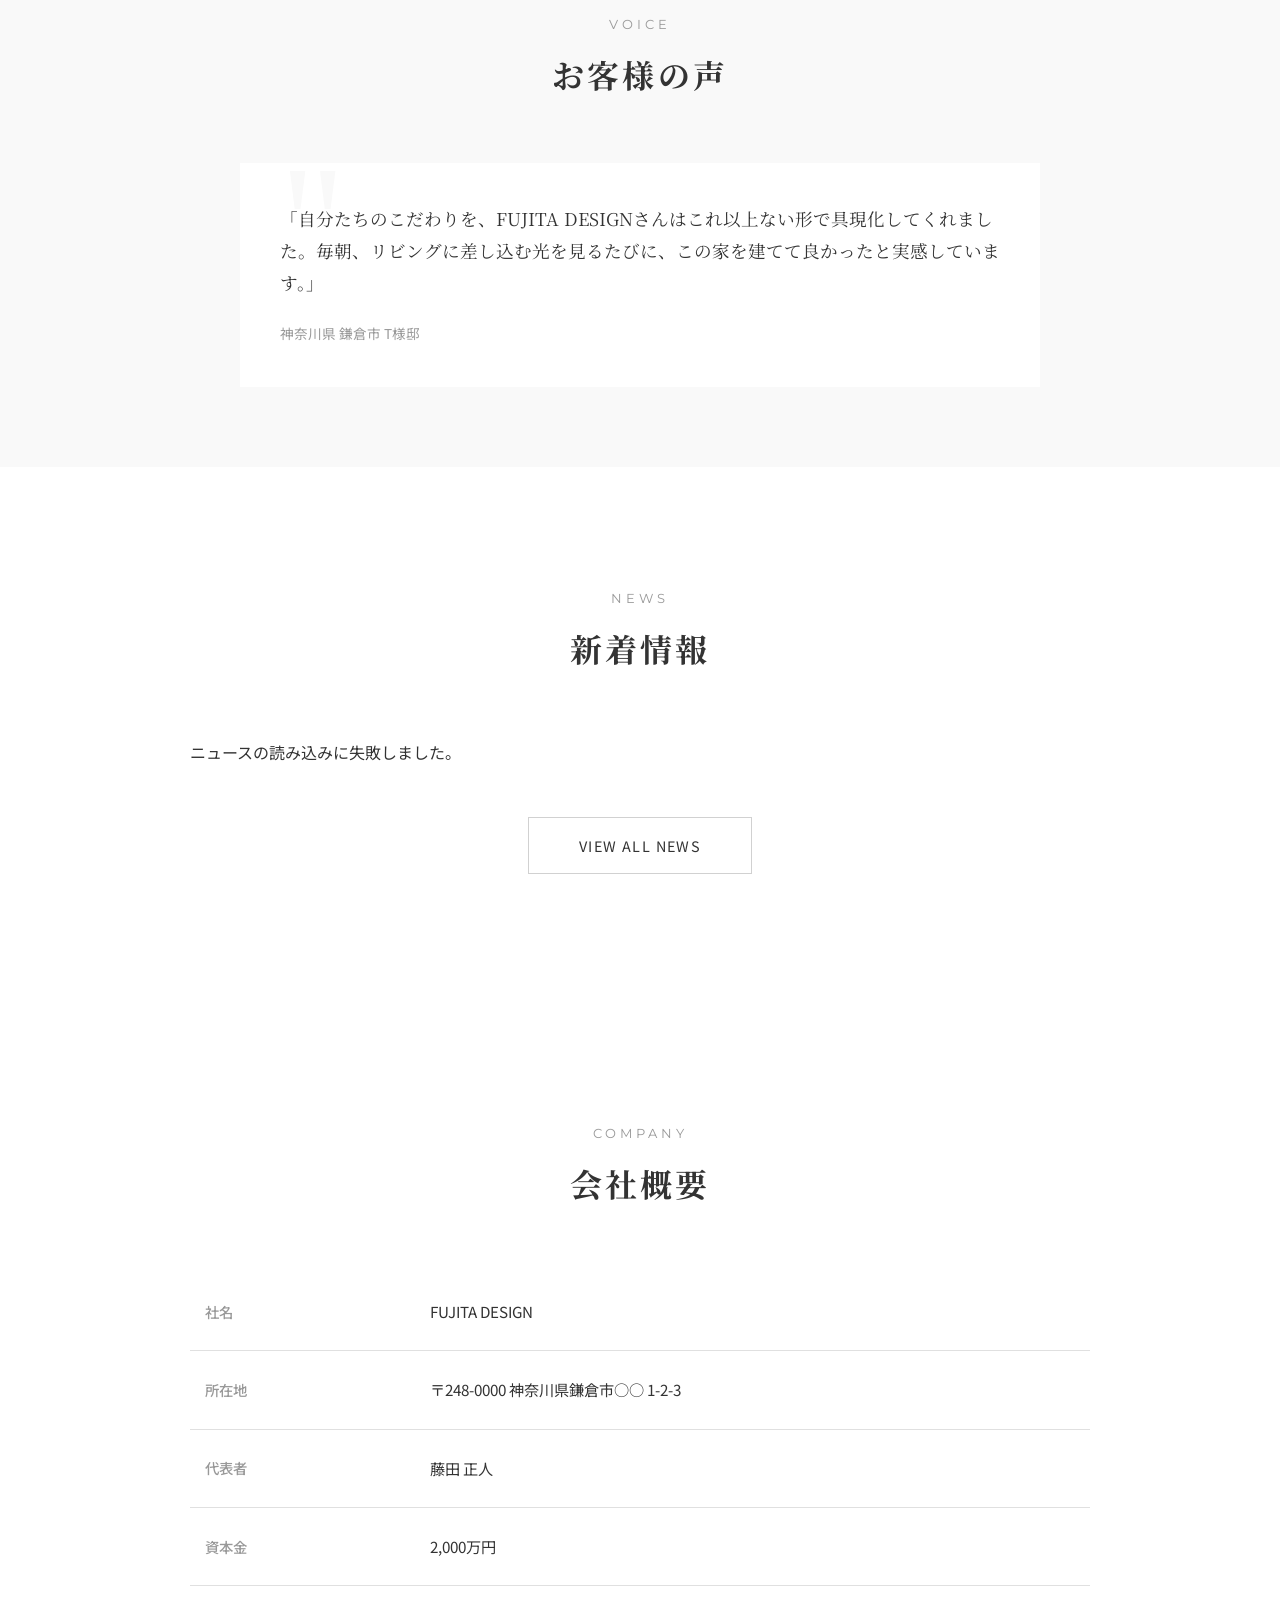
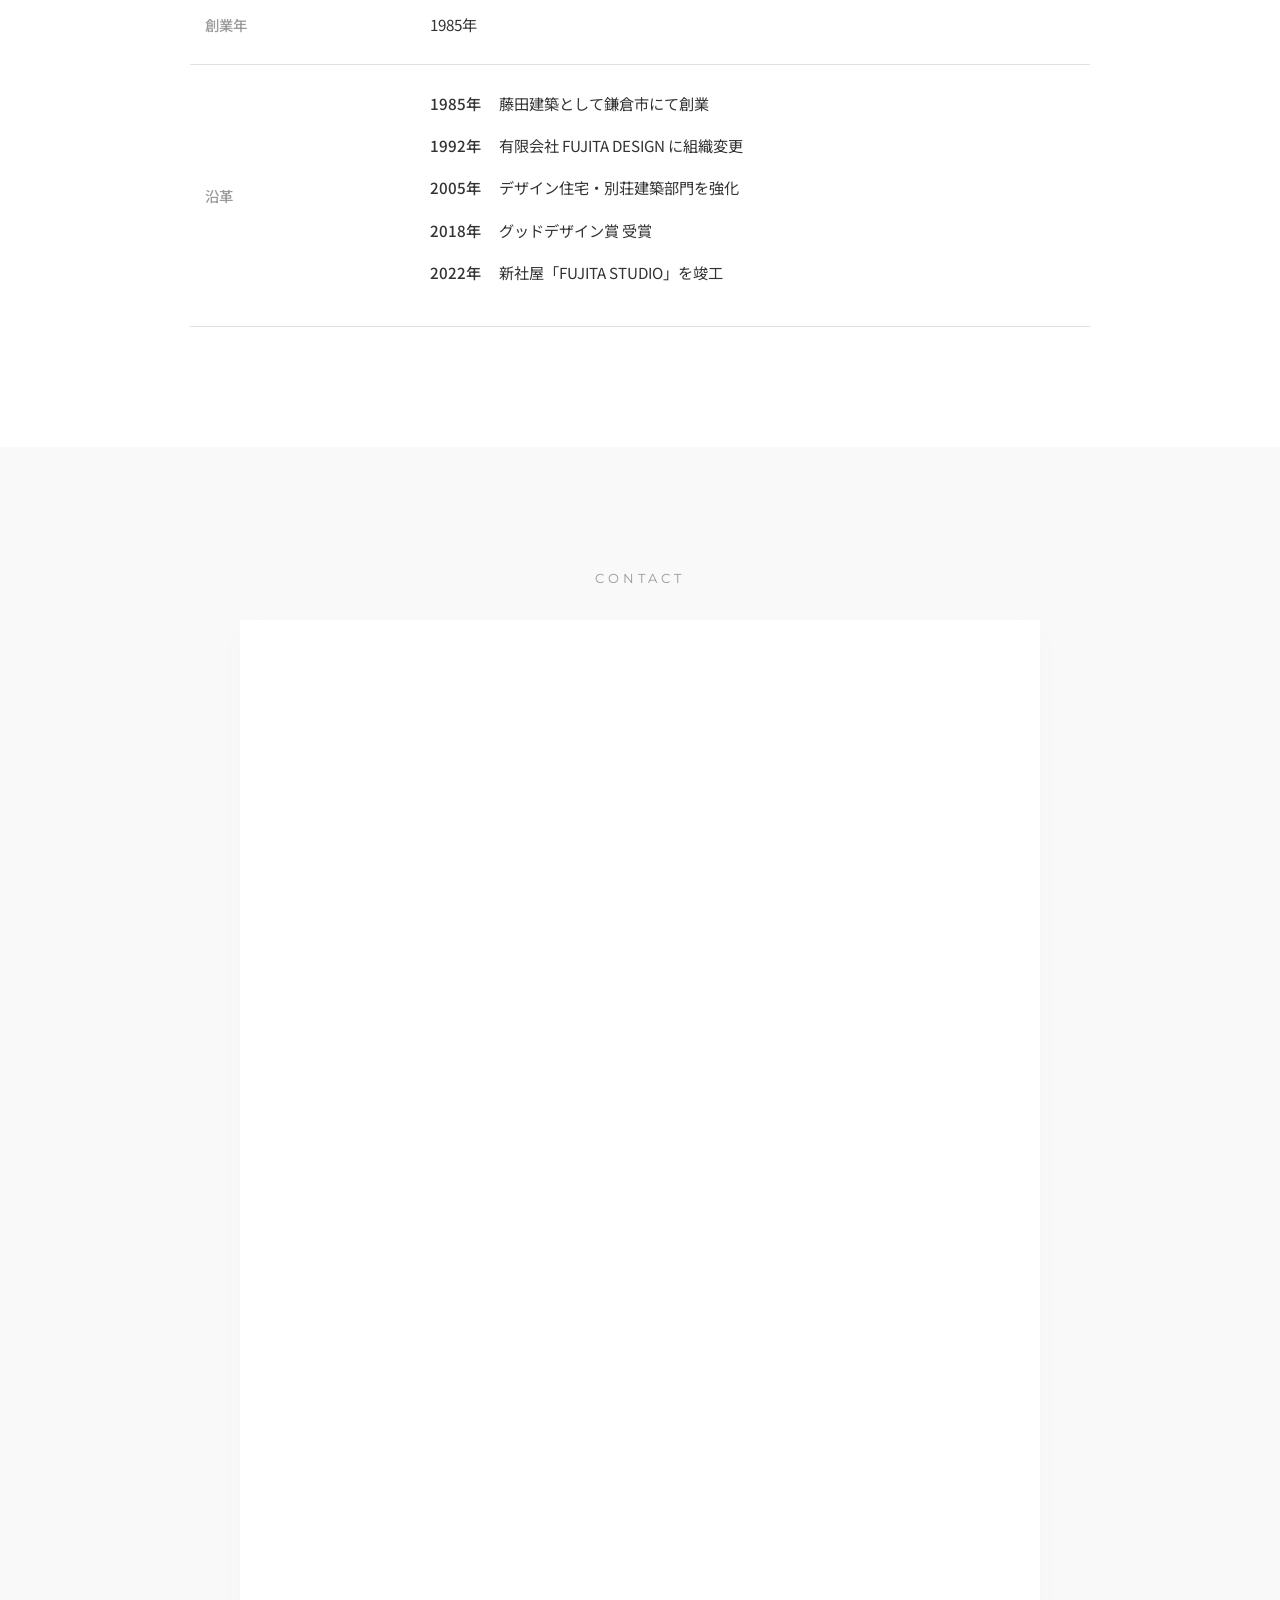
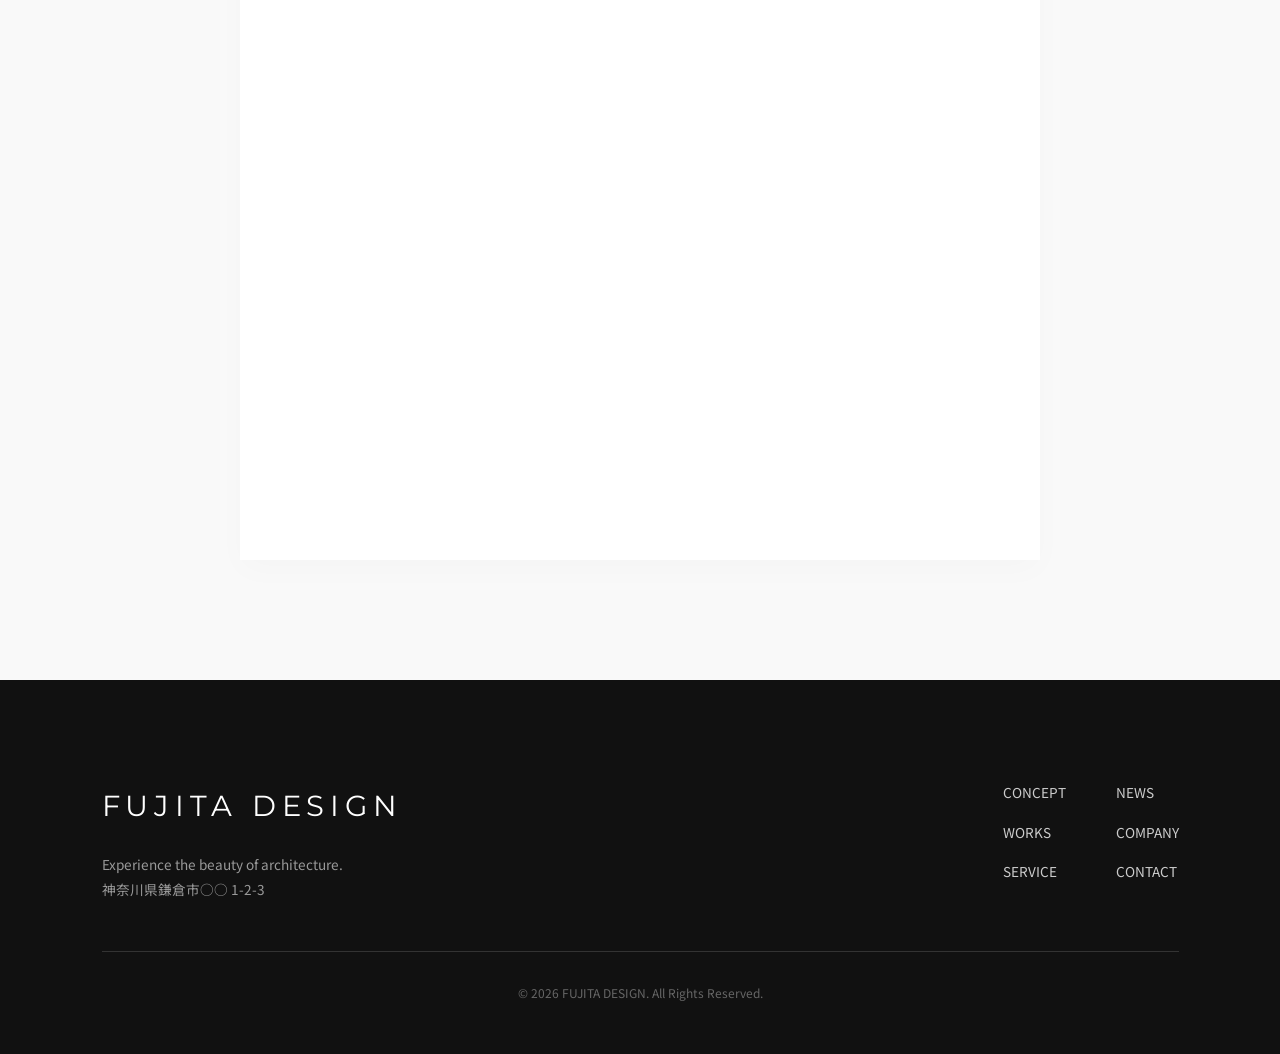
==== commit f690f644: "Change section title from NEWS & BLOG to NEWS" ====
--- a/index.html
+++ b/index.html
@@ -151,7 +151,7 @@
         <!-- News -->
         <section id="news" class="section-spacing container">
             <div class="title-area">
-                <span class="section-title-en">NEWS & BLOG</span>
+                <span class="section-title-en">NEWS</span>
                 <h2 class="section-title-jp">新着情報</h2>
             </div>
             <div class="news-list" id="news-list">
